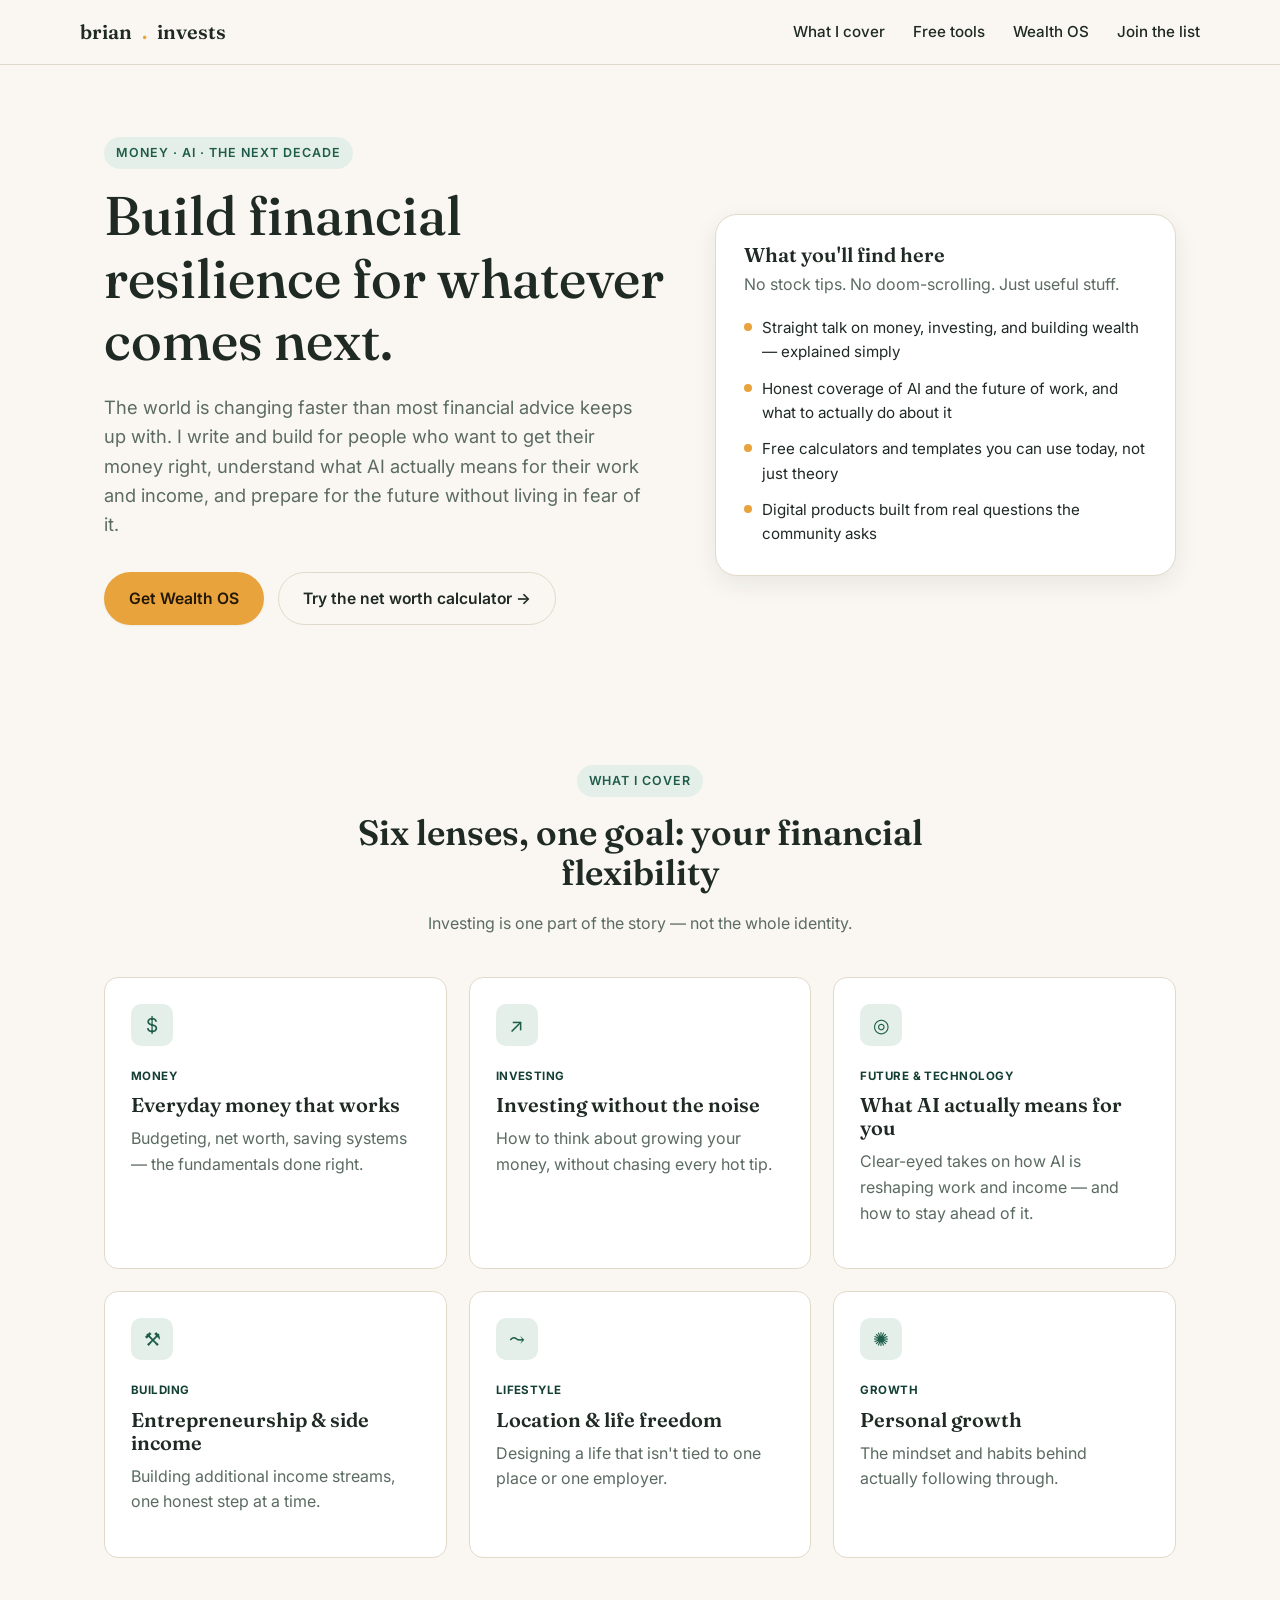
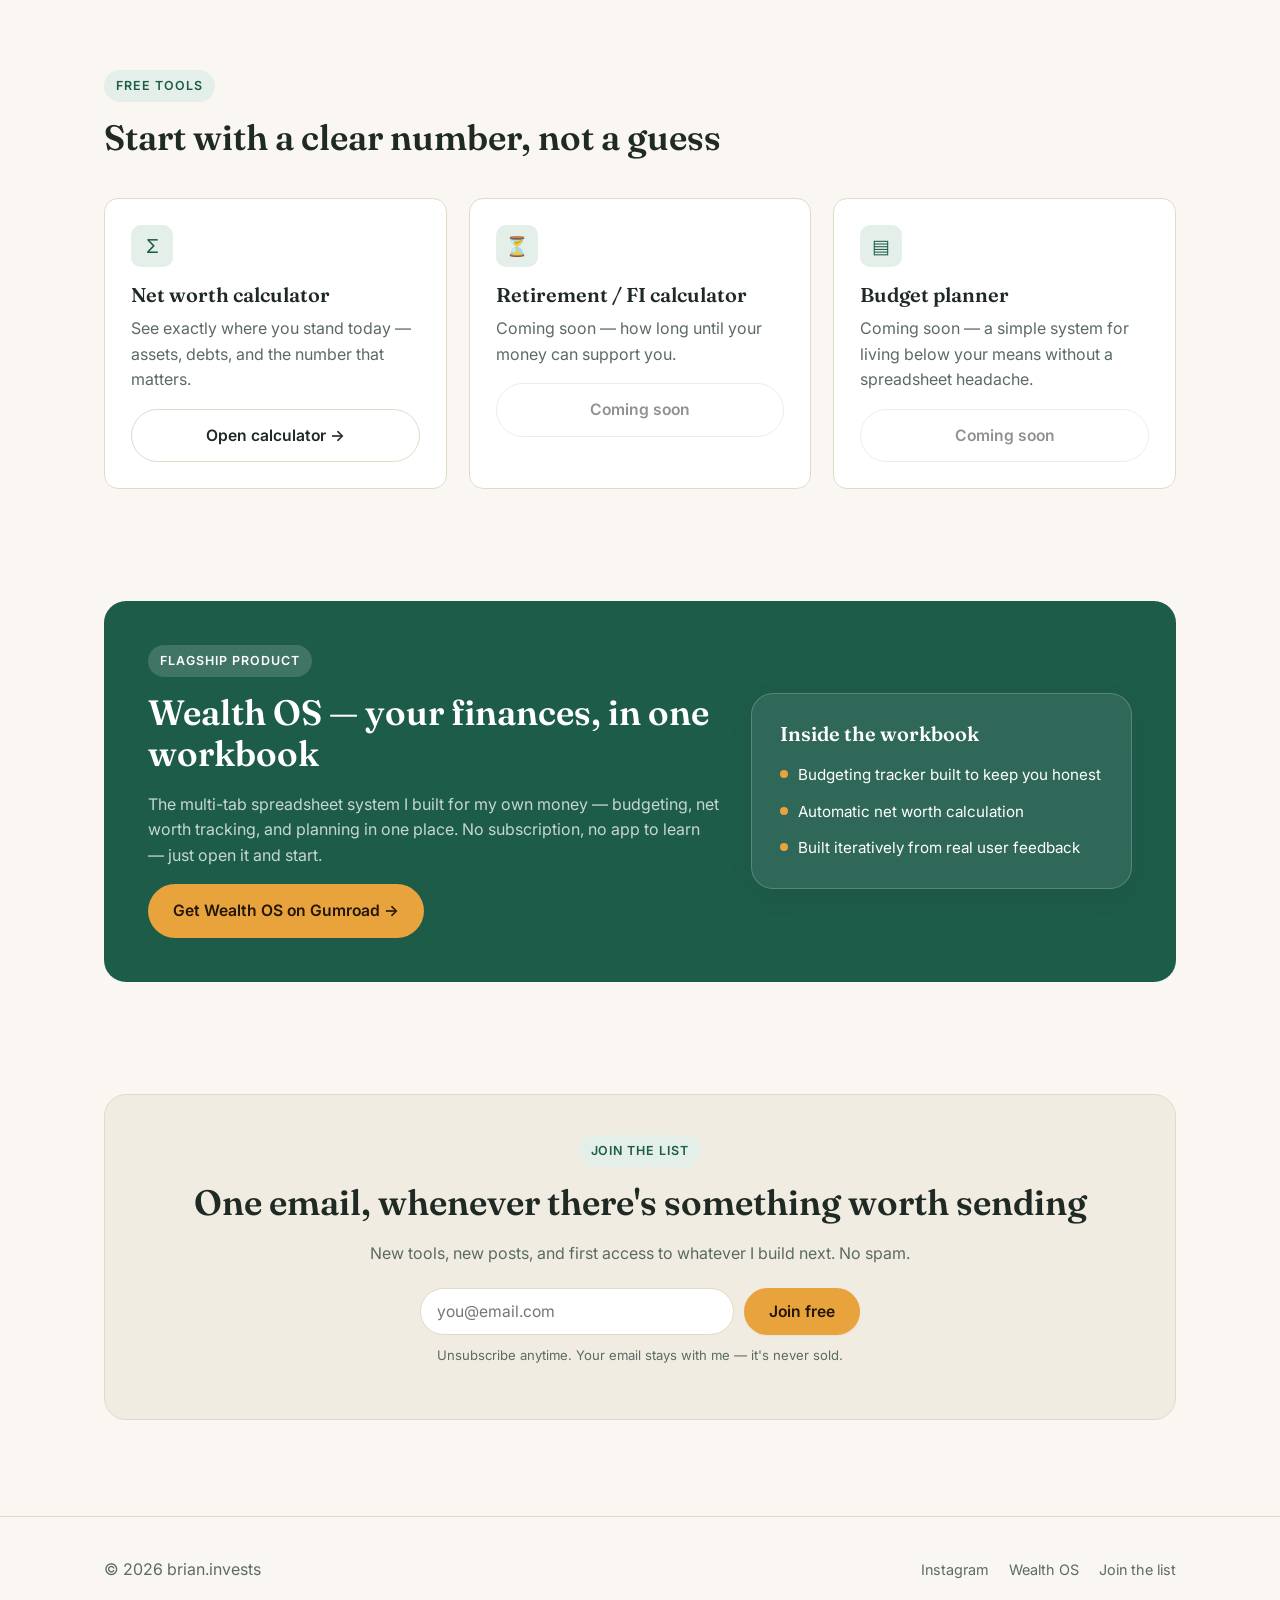
==== index.html @ b27ae264 "Initial site: landing page + net worth calculator Scaffolds the brian.invests website as a plain HTM" ====
<!doctype html>
<html lang="en">
<head>
  <meta charset="UTF-8" />
  <meta name="viewport" content="width=device-width, initial-scale=1.0" />
  <title>Brian.invests — Build financial resilience for what's next</title>
  <meta name="description" content="Practical money knowledge, honest takes on AI and the future of work, and simple tools to help you build financial resilience — without the fear-mongering or the stock-picking hype." />
  <link rel="preconnect" href="https://fonts.googleapis.com" />
  <link rel="preconnect" href="https://fonts.gstatic.com" crossorigin />
  <link href="https://fonts.googleapis.com/css2?family=Fraunces:wght@400;500;600&family=Inter:wght@400;500;600;700&display=swap" rel="stylesheet" />
  <link rel="stylesheet" href="assets/css/styles.css" />
</head>
<body>

  <header class="site-header">
    <div class="container nav">
      <a class="brand" href="index.html">brian<span class="dot">.</span>invests</a>
      <button class="nav-toggle" aria-label="Toggle menu" aria-expanded="false">☰</button>
      <ul class="nav-links">
        <li><a href="index.html#pillars">What I cover</a></li>
        <li><a href="index.html#tools">Free tools</a></li>
        <li><a href="index.html#wealth-os">Wealth OS</a></li>
        <li><a href="index.html#join">Join the list</a></li>
      </ul>
    </div>
  </header>

  <main>
    <!-- ============ HERO ============ -->
    <section class="hero">
      <div class="container hero-grid">
        <div>
          <span class="eyebrow">Money · AI · The next decade</span>
          <h1>Build financial resilience for whatever comes next.</h1>
          <p class="hero-lede">
            The world is changing faster than most financial advice keeps up with. I write and build
            for people who want to get their money right, understand what AI actually means for their
            work and income, and prepare for the future without living in fear of it.
          </p>
          <div class="hero-actions">
            <a class="btn btn-primary" href="index.html#wealth-os">Get Wealth OS</a>
            <a class="btn btn-secondary" href="tools/net-worth-calculator.html">Try the net worth calculator →</a>
          </div>
        </div>

        <div class="hero-card">
          <h3>What you'll find here</h3>
          <p class="muted">No stock tips. No doom-scrolling. Just useful stuff.</p>
          <ul>
            <li>Straight talk on money, investing, and building wealth — explained simply</li>
            <li>Honest coverage of AI and the future of work, and what to actually do about it</li>
            <li>Free calculators and templates you can use today, not just theory</li>
            <li>Digital products built from real questions the community asks</li>
          </ul>
        </div>
      </div>
    </section>

    <!-- ============ CONTENT PILLARS ============ -->
    <section id="pillars">
      <div class="container">
        <div class="section-head">
          <span class="eyebrow">What I cover</span>
          <h2>Six lenses, one goal: your financial flexibility</h2>
          <p class="muted">Investing is one part of the story — not the whole identity.</p>
        </div>

        <div class="grid-3">
          <article class="card">
            <div class="icon">$</div>
            <span class="pillar-tag">Money</span>
            <h3>Everyday money that works</h3>
            <p class="muted">Budgeting, net worth, saving systems — the fundamentals done right.</p>
          </article>
          <article class="card">
            <div class="icon">↗</div>
            <span class="pillar-tag">Investing</span>
            <h3>Investing without the noise</h3>
            <p class="muted">How to think about growing your money, without chasing every hot tip.</p>
          </article>
          <article class="card">
            <div class="icon">◎</div>
            <span class="pillar-tag">Future &amp; Technology</span>
            <h3>What AI actually means for you</h3>
            <p class="muted">Clear-eyed takes on how AI is reshaping work and income — and how to stay ahead of it.</p>
          </article>
          <article class="card">
            <div class="icon">⚒</div>
            <span class="pillar-tag">Building</span>
            <h3>Entrepreneurship &amp; side income</h3>
            <p class="muted">Building additional income streams, one honest step at a time.</p>
          </article>
          <article class="card">
            <div class="icon">⤳</div>
            <span class="pillar-tag">Lifestyle</span>
            <h3>Location &amp; life freedom</h3>
            <p class="muted">Designing a life that isn't tied to one place or one employer.</p>
          </article>
          <article class="card">
            <div class="icon">✺</div>
            <span class="pillar-tag">Growth</span>
            <h3>Personal growth</h3>
            <p class="muted">The mindset and habits behind actually following through.</p>
          </article>
        </div>
      </div>
    </section>

    <!-- ============ FREE TOOLS ============ -->
    <section id="tools">
      <div class="container">
        <div class="section-head left">
          <span class="eyebrow">Free tools</span>
          <h2>Start with a clear number, not a guess</h2>
        </div>

        <div class="grid-3">
          <article class="card">
            <div class="icon">Σ</div>
            <h3>Net worth calculator</h3>
            <p class="muted">See exactly where you stand today — assets, debts, and the number that matters.</p>
            <a class="btn btn-secondary btn-block" href="tools/net-worth-calculator.html">Open calculator →</a>
          </article>
          <article class="card">
            <div class="icon">⏳</div>
            <h3>Retirement / FI calculator</h3>
            <p class="muted">Coming soon — how long until your money can support you.</p>
            <a class="btn btn-secondary btn-block" href="#" aria-disabled="true" style="opacity:.5;pointer-events:none;">Coming soon</a>
          </article>
          <article class="card">
            <div class="icon">▤</div>
            <h3>Budget planner</h3>
            <p class="muted">Coming soon — a simple system for living below your means without a spreadsheet headache.</p>
            <a class="btn btn-secondary btn-block" href="#" aria-disabled="true" style="opacity:.5;pointer-events:none;">Coming soon</a>
          </article>
        </div>
      </div>
    </section>

    <!-- ============ WEALTH OS PROMO ============ -->
    <section id="wealth-os">
      <div class="container">
        <div class="band">
          <div class="band-grid">
            <div>
              <span class="eyebrow" style="background:rgba(255,255,255,0.15); color:#fff;">Flagship product</span>
              <h2>Wealth OS — your finances, in one workbook</h2>
              <p class="muted">
                The multi-tab spreadsheet system I built for my own money — budgeting, net worth
                tracking, and planning in one place. No subscription, no app to learn — just open it
                and start.
              </p>
              <a class="btn btn-primary" href="#" target="_blank" rel="noopener">Get Wealth OS on Gumroad →</a>
            </div>
            <div class="hero-card" style="background:rgba(255,255,255,0.08); border-color:rgba(255,255,255,0.2);">
              <h3 style="color:#fff;">Inside the workbook</h3>
              <ul style="color:#fff;">
                <li>Budgeting tracker built to keep you honest</li>
                <li>Automatic net worth calculation</li>
                <li>Built iteratively from real user feedback</li>
              </ul>
            </div>
          </div>
        </div>
      </div>
    </section>

    <!-- ============ EMAIL CAPTURE ============ -->
    <section id="join">
      <div class="container">
        <div class="capture">
          <span class="eyebrow">Join the list</span>
          <h2>One email, whenever there's something worth sending</h2>
          <p class="muted">New tools, new posts, and first access to whatever I build next. No spam.</p>
          <form class="capture-form" data-capture-form>
            <input type="email" placeholder="you@email.com" required aria-label="Email address" />
            <button class="btn btn-primary" type="submit">Join free</button>
          </form>
          <div class="form-success"></div>
          <p class="form-note">Unsubscribe anytime. Your email stays with me — it's never sold.</p>
        </div>
      </div>
    </section>
  </main>

  <footer class="site-footer">
    <div class="container footer-grid">
      <span class="muted">© <span id="year"></span> brian.invests</span>
      <ul class="footer-links">
        <li><a href="https://instagram.com/brian.invests" target="_blank" rel="noopener">Instagram</a></li>
        <li><a href="index.html#wealth-os">Wealth OS</a></li>
        <li><a href="index.html#join">Join the list</a></li>
      </ul>
    </div>
  </footer>

  <script>document.getElementById("year").textContent = new Date().getFullYear();</script>
  <script src="assets/js/main.js" defer></script>
</body>
</html>
---- assets/css/styles.css ----
/* ==========================================================================
   Brian.invests — shared styles
   Design tokens live in :root. Swap these to re-skin the whole site.
   ========================================================================== */

:root {
  /* Brand palette — warm, practical, optimistic */
  --bg: #faf7f2;
  --bg-alt: #f1ece1;
  --surface: #ffffff;
  --text: #1f2a24;
  --text-muted: #5b6b62;
  --primary: #1e5c4a;
  --primary-dark: #143f33;
  --primary-tint: #e5efe9;
  --accent: #e8a33d;
  --accent-dark: #c97f1e;
  --border: #e2dac9;
  --danger: #b3462c;

  --font-display: "Fraunces", Georgia, "Times New Roman", serif;
  --font-body: "Inter", -apple-system, BlinkMacSystemFont, "Segoe UI", sans-serif;

  --radius-sm: 8px;
  --radius-md: 14px;
  --radius-lg: 22px;
  --shadow-sm: 0 1px 2px rgba(31, 42, 36, 0.06);
  --shadow-md: 0 8px 24px rgba(31, 42, 36, 0.08);
  --container: 1120px;
}

@media (prefers-color-scheme: dark) {
  :root {
    --bg: #14201a;
    --bg-alt: #182720;
    --surface: #1c2b23;
    --text: #eef2ee;
    --text-muted: #a7b6ac;
    --primary: #4fa787;
    --primary-dark: #6fc2a1;
    --primary-tint: #1f3129;
    --accent: #f0b25c;
    --accent-dark: #f6c987;
    --border: #2b3d33;
  }
}

* { box-sizing: border-box; }
html { scroll-behavior: smooth; }

body {
  margin: 0;
  background: var(--bg);
  color: var(--text);
  font-family: var(--font-body);
  font-size: 16px;
  line-height: 1.6;
  -webkit-font-smoothing: antialiased;
}

img { max-width: 100%; display: block; }

h1, h2, h3, h4 {
  font-family: var(--font-display);
  font-weight: 600;
  line-height: 1.15;
  margin: 0 0 0.5em;
  color: var(--text);
}

h1 { font-size: clamp(2.1rem, 4vw + 1rem, 3.4rem); font-weight: 500; }
h2 { font-size: clamp(1.6rem, 2vw + 1rem, 2.2rem); }
h3 { font-size: 1.25rem; }

p { margin: 0 0 1em; }
a { color: var(--primary-dark); }

.container {
  width: 100%;
  max-width: var(--container);
  margin: 0 auto;
  padding: 0 24px;
}

.muted { color: var(--text-muted); }
.eyebrow {
  display: inline-block;
  font-size: 0.78rem;
  letter-spacing: 0.08em;
  text-transform: uppercase;
  font-weight: 600;
  color: var(--primary);
  background: var(--primary-tint);
  padding: 6px 12px;
  border-radius: 999px;
  margin-bottom: 16px;
}

/* ---------- Buttons ---------- */
.btn {
  display: inline-flex;
  align-items: center;
  justify-content: center;
  gap: 8px;
  padding: 13px 24px;
  border-radius: 999px;
  font-family: var(--font-body);
  font-weight: 600;
  font-size: 0.98rem;
  text-decoration: none;
  border: 1px solid transparent;
  cursor: pointer;
  transition: transform 0.15s ease, box-shadow 0.15s ease, background 0.15s ease;
}
.btn:active { transform: translateY(1px); }

.btn-primary {
  background: var(--accent);
  color: #221604;
  box-shadow: var(--shadow-sm);
}
.btn-primary:hover { background: var(--accent-dark); }

.btn-secondary {
  background: transparent;
  border-color: var(--border);
  color: var(--text);
}
.btn-secondary:hover { border-color: var(--primary); color: var(--primary-dark); }

.btn-block { width: 100%; }

/* ---------- Header / nav ---------- */
.site-header {
  position: sticky;
  top: 0;
  z-index: 50;
  background: color-mix(in srgb, var(--bg) 88%, transparent);
  backdrop-filter: blur(8px);
  border-bottom: 1px solid var(--border);
}

.nav {
  display: flex;
  align-items: center;
  justify-content: space-between;
  padding: 16px 0;
}

.brand {
  display: flex;
  align-items: center;
  gap: 10px;
  font-family: var(--font-display);
  font-size: 1.25rem;
  font-weight: 600;
  color: var(--text);
  text-decoration: none;
}
.brand .dot { color: var(--accent); }

.nav-links {
  display: flex;
  align-items: center;
  gap: 28px;
  list-style: none;
  margin: 0;
  padding: 0;
}
.nav-links a {
  color: var(--text);
  text-decoration: none;
  font-weight: 500;
  font-size: 0.95rem;
}
.nav-links a:hover { color: var(--primary-dark); }

.nav-toggle {
  display: none;
  background: none;
  border: 1px solid var(--border);
  border-radius: 8px;
  padding: 8px 10px;
  cursor: pointer;
}

@media (max-width: 720px) {
  .nav-toggle { display: inline-flex; }
  .nav-links {
    position: absolute;
    top: 100%;
    left: 0;
    right: 0;
    background: var(--surface);
    border-bottom: 1px solid var(--border);
    flex-direction: column;
    align-items: flex-start;
    gap: 0;
    padding: 8px 24px 16px;
    display: none;
  }
  .nav-links.open { display: flex; }
  .nav-links li { width: 100%; padding: 10px 0; border-bottom: 1px solid var(--border); }
  .nav-links li:last-child { border-bottom: none; }
}

/* ---------- Hero ---------- */
.hero {
  padding: 72px 0 56px;
}
.hero-grid {
  display: grid;
  grid-template-columns: 1.1fr 0.9fr;
  gap: 48px;
  align-items: center;
}
@media (max-width: 860px) {
  .hero-grid { grid-template-columns: 1fr; }
}
.hero h1 { margin-bottom: 20px; }
.hero-lede { font-size: 1.15rem; color: var(--text-muted); max-width: 46ch; margin-bottom: 32px; }
.hero-actions { display: flex; flex-wrap: wrap; gap: 14px; margin-bottom: 28px; }
.hero-meta { display: flex; gap: 22px; flex-wrap: wrap; font-size: 0.9rem; color: var(--text-muted); }
.hero-meta strong { color: var(--text); }

.hero-card {
  background: var(--surface);
  border: 1px solid var(--border);
  border-radius: var(--radius-lg);
  padding: 28px;
  box-shadow: var(--shadow-md);
}
.hero-card h3 { margin-bottom: 6px; }
.hero-card ul { margin: 18px 0 0; padding: 0; list-style: none; display: grid; gap: 12px; }
.hero-card li { display: flex; gap: 10px; align-items: flex-start; font-size: 0.95rem; }
.hero-card li::before {
  content: "";
  flex: none;
  width: 8px; height: 8px;
  margin-top: 7px;
  border-radius: 50%;
  background: var(--accent);
}

/* ---------- Sections ---------- */
section { padding: 56px 0; }
.section-head { max-width: 640px; margin: 0 auto 40px; text-align: center; }
.section-head.left { margin-left: 0; text-align: left; }

.grid-3 { display: grid; grid-template-columns: repeat(3, 1fr); gap: 22px; }
.grid-2 { display: grid; grid-template-columns: repeat(2, 1fr); gap: 22px; }
@media (max-width: 860px) {
  .grid-3, .grid-2 { grid-template-columns: 1fr; }
}

.card {
  background: var(--surface);
  border: 1px solid var(--border);
  border-radius: var(--radius-md);
  padding: 26px;
  height: 100%;
}
.card .icon {
  width: 42px; height: 42px;
  border-radius: 10px;
  background: var(--primary-tint);
  color: var(--primary);
  display: flex; align-items: center; justify-content: center;
  font-size: 1.2rem;
  margin-bottom: 16px;
}

.pillar-tag {
  display: inline-block;
  font-size: 0.72rem;
  font-weight: 700;
  letter-spacing: 0.04em;
  text-transform: uppercase;
  color: var(--primary-dark);
  margin-bottom: 8px;
}

/* ---------- Product / tool promo band ---------- */
.band {
  background: var(--primary);
  color: #fff;
  border-radius: var(--radius-lg);
  padding: 44px;
}
.band h2, .band p { color: #fff; }
.band .muted { color: rgba(255,255,255,0.75); }
.band-grid {
  display: grid;
  grid-template-columns: 1.2fr 0.8fr;
  gap: 32px;
  align-items: center;
}
@media (max-width: 860px) { .band-grid { grid-template-columns: 1fr; } }
.band .btn-primary { background: var(--accent); color: #221604; }

/* ---------- Email capture ---------- */
.capture {
  background: var(--bg-alt);
  border: 1px solid var(--border);
  border-radius: var(--radius-lg);
  padding: 40px;
  text-align: center;
}
.capture-form {
  display: flex;
  gap: 10px;
  max-width: 440px;
  margin: 22px auto 10px;
  flex-wrap: wrap;
}
.capture-form input[type="email"] {
  flex: 1;
  min-width: 220px;
  padding: 13px 16px;
  border-radius: 999px;
  border: 1px solid var(--border);
  background: var(--surface);
  color: var(--text);
  font-family: var(--font-body);
  font-size: 0.98rem;
}
.capture-form input[type="email"]:focus { outline: 2px solid var(--primary); outline-offset: 2px; }
.form-note { font-size: 0.82rem; color: var(--text-muted); }
.form-success {
  display: none;
  background: var(--primary-tint);
  color: var(--primary-dark);
  border-radius: var(--radius-sm);
  padding: 12px 16px;
  font-size: 0.9rem;
  max-width: 440px;
  margin: 16px auto 0;
}
.form-success.show { display: block; }

/* ---------- Footer ---------- */
.site-footer {
  border-top: 1px solid var(--border);
  padding: 40px 0;
  margin-top: 40px;
}
.footer-grid {
  display: flex;
  justify-content: space-between;
  align-items: center;
  flex-wrap: wrap;
  gap: 16px;
}
.footer-links { display: flex; gap: 20px; list-style: none; padding: 0; margin: 0; }
.footer-links a { color: var(--text-muted); text-decoration: none; font-size: 0.9rem; }
.footer-links a:hover { color: var(--primary-dark); }

/* ---------- Tool pages (calculators) ---------- */
.tool-page { padding-top: 40px; }
.tool-layout {
  display: grid;
  grid-template-columns: 1fr 1fr;
  gap: 40px;
  align-items: start;
}
@media (max-width: 860px) { .tool-layout { grid-template-columns: 1fr; } }

.field-group { margin-bottom: 18px; }
.field-group label {
  display: flex;
  justify-content: space-between;
  font-size: 0.9rem;
  font-weight: 600;
  margin-bottom: 6px;
}
.field-group input[type="number"] {
  width: 100%;
  padding: 12px 14px;
  border-radius: var(--radius-sm);
  border: 1px solid var(--border);
  background: var(--surface);
  color: var(--text);
  font-family: var(--font-body);
  font-size: 1rem;
}
.field-group input:focus { outline: 2px solid var(--primary); outline-offset: 1px; }
.field-hint { font-size: 0.8rem; color: var(--text-muted); margin-top: 4px; }

.fieldset-title {
  font-size: 0.78rem;
  font-weight: 700;
  letter-spacing: 0.06em;
  text-transform: uppercase;
  color: var(--text-muted);
  margin: 26px 0 12px;
}
.fieldset-title:first-child { margin-top: 0; }

.result-card {
  background: var(--primary);
  color: #fff;
  border-radius: var(--radius-lg);
  padding: 32px;
  position: sticky;
  top: 96px;
}
.result-card .label { font-size: 0.85rem; text-transform: uppercase; letter-spacing: 0.06em; color: rgba(255,255,255,0.75); }
.result-card .value { font-family: var(--font-display); font-size: 2.6rem; margin: 6px 0 18px; }
.result-card .breakdown { display: grid; gap: 10px; margin-top: 20px; padding-top: 20px; border-top: 1px solid rgba(255,255,255,0.2); }
.result-card .breakdown-row { display: flex; justify-content: space-between; font-size: 0.92rem; }
.result-card .breakdown-row span:first-child { color: rgba(255,255,255,0.8); }

.result-note {
  margin-top: 18px;
  font-size: 0.85rem;
  background: rgba(255,255,255,0.12);
  border-radius: var(--radius-sm);
  padding: 12px 14px;
}

.back-link { display: inline-flex; align-items: center; gap: 6px; font-size: 0.9rem; margin-bottom: 20px; text-decoration: none; color: var(--text-muted); }
.back-link:hover { color: var(--primary-dark); }
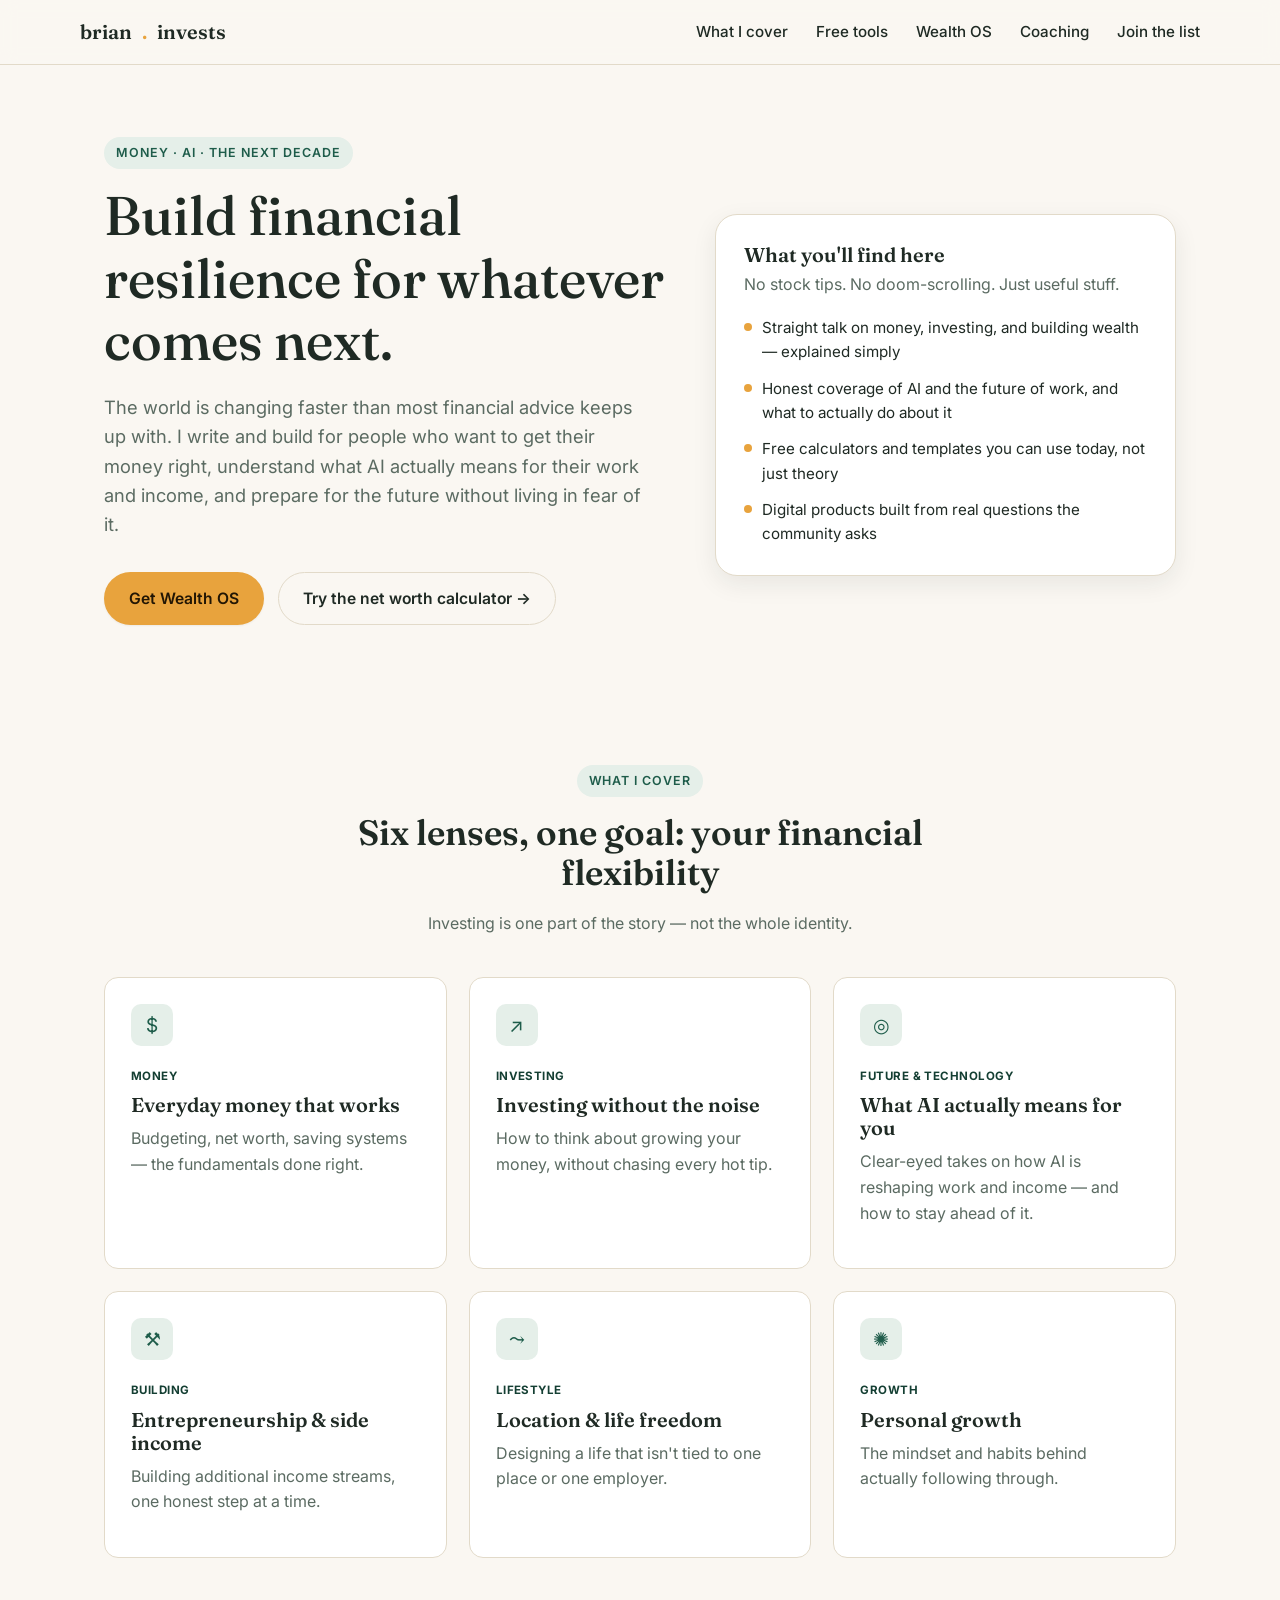
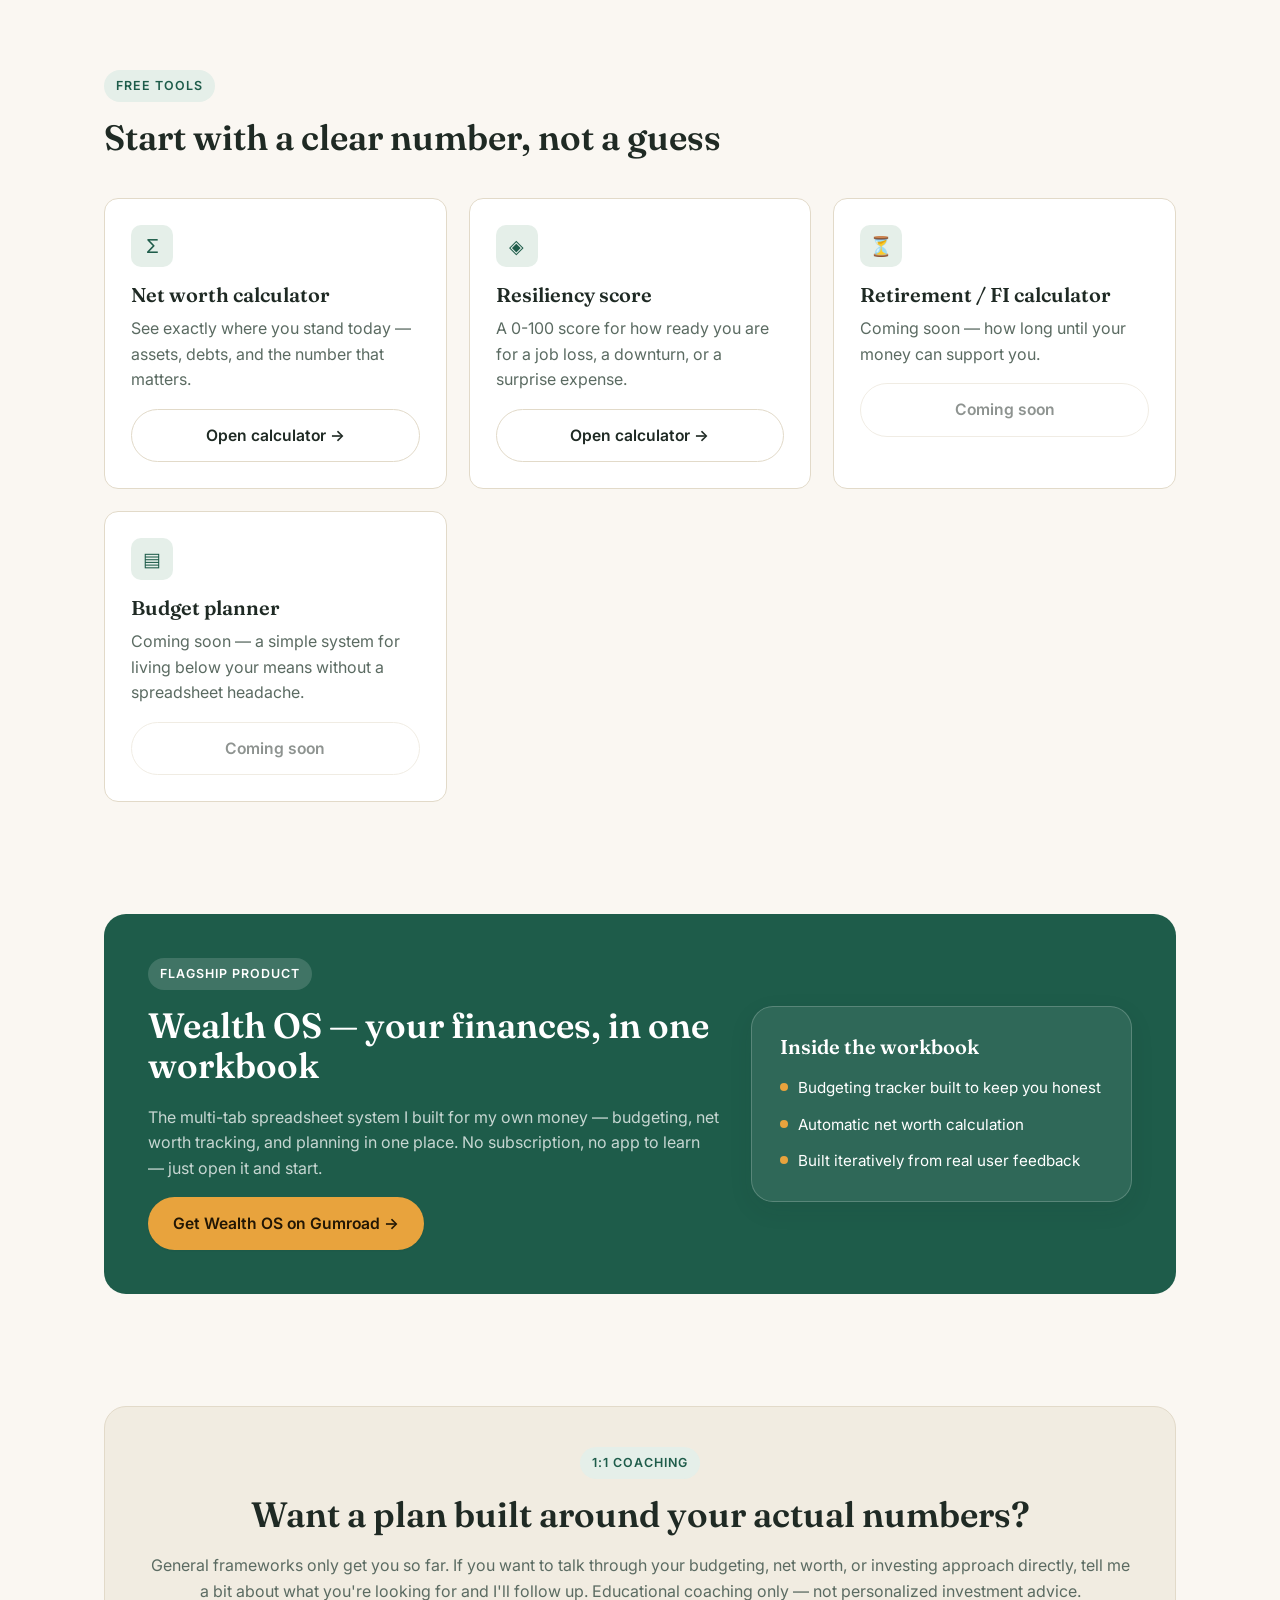
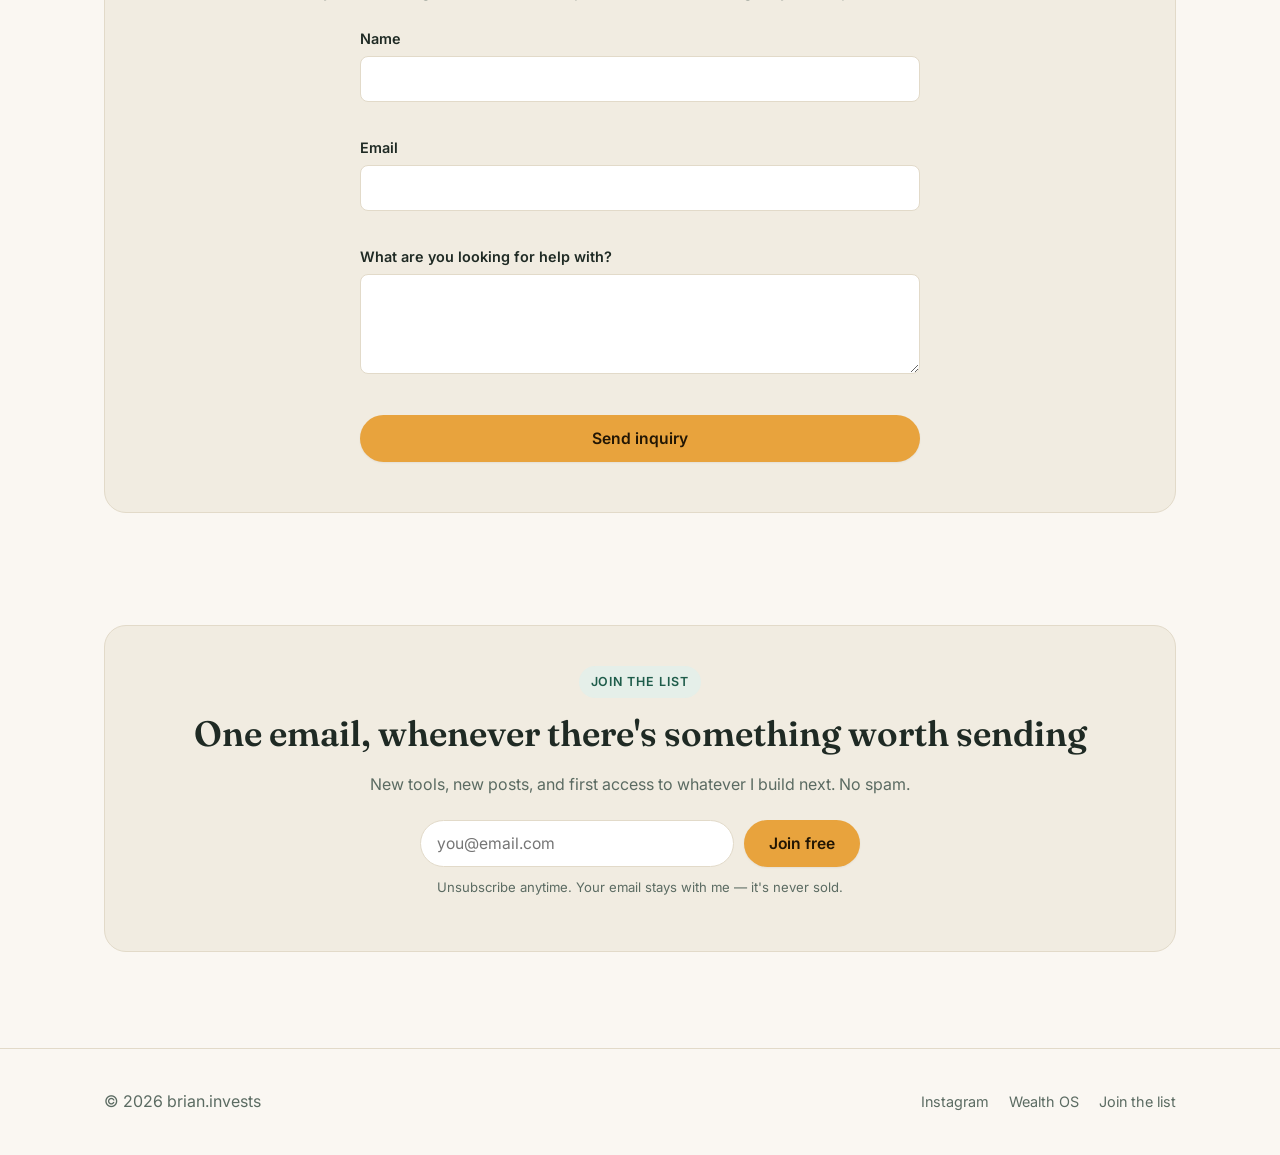
==== commit e943646a: "Add resiliency score calculator and coaching inquiry section New free tool scores emergency fund, ne" ====
--- a/index.html
+++ b/index.html
@@ -20,6 +20,7 @@
         <li><a href="index.html#pillars">What I cover</a></li>
         <li><a href="index.html#tools">Free tools</a></li>
         <li><a href="index.html#wealth-os">Wealth OS</a></li>
+        <li><a href="index.html#coaching">Coaching</a></li>
         <li><a href="index.html#join">Join the list</a></li>
       </ul>
     </div>
@@ -122,6 +123,12 @@
             <a class="btn btn-secondary btn-block" href="tools/net-worth-calculator.html">Open calculator →</a>
           </article>
           <article class="card">
+            <div class="icon">◈</div>
+            <h3>Resiliency score</h3>
+            <p class="muted">A 0-100 score for how ready you are for a job loss, a downturn, or a surprise expense.</p>
+            <a class="btn btn-secondary btn-block" href="tools/resiliency-score-calculator.html">Open calculator →</a>
+          </article>
+          <article class="card">
             <div class="icon">⏳</div>
             <h3>Retirement / FI calculator</h3>
             <p class="muted">Coming soon — how long until your money can support you.</p>
@@ -150,7 +157,7 @@
                 tracking, and planning in one place. No subscription, no app to learn — just open it
                 and start.
               </p>
-              <a class="btn btn-primary" href="#" target="_blank" rel="noopener">Get Wealth OS on Gumroad →</a>
+              <a class="btn btn-primary" href="https://brianinvests.gumroad.com/l/qqescp" target="_blank" rel="noopener">Get Wealth OS on Gumroad →</a>
             </div>
             <div class="hero-card" style="background:rgba(255,255,255,0.08); border-color:rgba(255,255,255,0.2);">
               <h3 style="color:#fff;">Inside the workbook</h3>
@@ -165,6 +172,39 @@
       </div>
     </section>
 
+    <!-- ============ COACHING / CONSULTING ============ -->
+    <section id="coaching">
+      <div class="container">
+        <div class="capture">
+          <span class="eyebrow">1:1 coaching</span>
+          <h2>Want a plan built around your actual numbers?</h2>
+          <p class="muted">
+            General frameworks only get you so far. If you want to talk through your budgeting, net
+            worth, or investing approach directly, tell me a bit about what you're looking for and
+            I'll follow up. Educational coaching only — not personalized investment advice.
+          </p>
+          <form class="inquiry-form" data-capture-form data-success-message="Got it — I'll follow up by email soon.">
+            <input type="hidden" name="_subject" value="New coaching inquiry — brian.invests" />
+            <input type="hidden" name="form_type" value="coaching_inquiry" />
+            <div class="field-group">
+              <label for="coaching-name">Name</label>
+              <input type="text" id="coaching-name" name="name" required />
+            </div>
+            <div class="field-group">
+              <label for="coaching-email">Email</label>
+              <input type="email" id="coaching-email" name="email" required aria-label="Email address" />
+            </div>
+            <div class="field-group">
+              <label for="coaching-message">What are you looking for help with?</label>
+              <textarea id="coaching-message" name="message" required></textarea>
+            </div>
+            <button class="btn btn-primary btn-block" type="submit">Send inquiry</button>
+          </form>
+          <div class="form-success"></div>
+        </div>
+      </div>
+    </section>
+
     <!-- ============ EMAIL CAPTURE ============ -->
     <section id="join">
       <div class="container">
@@ -173,7 +213,7 @@
           <h2>One email, whenever there's something worth sending</h2>
           <p class="muted">New tools, new posts, and first access to whatever I build next. No spam.</p>
           <form class="capture-form" data-capture-form>
-            <input type="email" placeholder="you@email.com" required aria-label="Email address" />
+            <input type="email" name="email" placeholder="you@email.com" required aria-label="Email address" />
             <button class="btn btn-primary" type="submit">Join free</button>
           </form>
           <div class="form-success"></div>
--- a/assets/css/styles.css
+++ b/assets/css/styles.css
@@ -373,7 +373,11 @@
   font-weight: 600;
   margin-bottom: 6px;
 }
-.field-group input[type="number"] {
+.field-group input[type="number"],
+.field-group input[type="text"],
+.field-group input[type="email"],
+.field-group select,
+.field-group textarea {
   width: 100%;
   padding: 12px 14px;
   border-radius: var(--radius-sm);
@@ -383,8 +387,27 @@
   font-family: var(--font-body);
   font-size: 1rem;
 }
-.field-group input:focus { outline: 2px solid var(--primary); outline-offset: 1px; }
+.field-group textarea { resize: vertical; min-height: 100px; }
+.field-group input:focus,
+.field-group select:focus,
+.field-group textarea:focus { outline: 2px solid var(--primary); outline-offset: 1px; }
 .field-hint { font-size: 0.8rem; color: var(--text-muted); margin-top: 4px; }
+
+/* ---------- Score result (resiliency calculator) ---------- */
+.score-badge {
+  display: inline-block;
+  font-size: 0.8rem;
+  font-weight: 700;
+  letter-spacing: 0.04em;
+  text-transform: uppercase;
+  padding: 5px 14px;
+  border-radius: 999px;
+  background: rgba(255,255,255,0.16);
+  margin-bottom: 4px;
+}
+
+/* ---------- Inquiry form (coaching) ---------- */
+.inquiry-form { max-width: 560px; margin: 22px auto 10px; text-align: left; display: grid; gap: 16px; }
 
 .fieldset-title {
   font-size: 0.78rem;
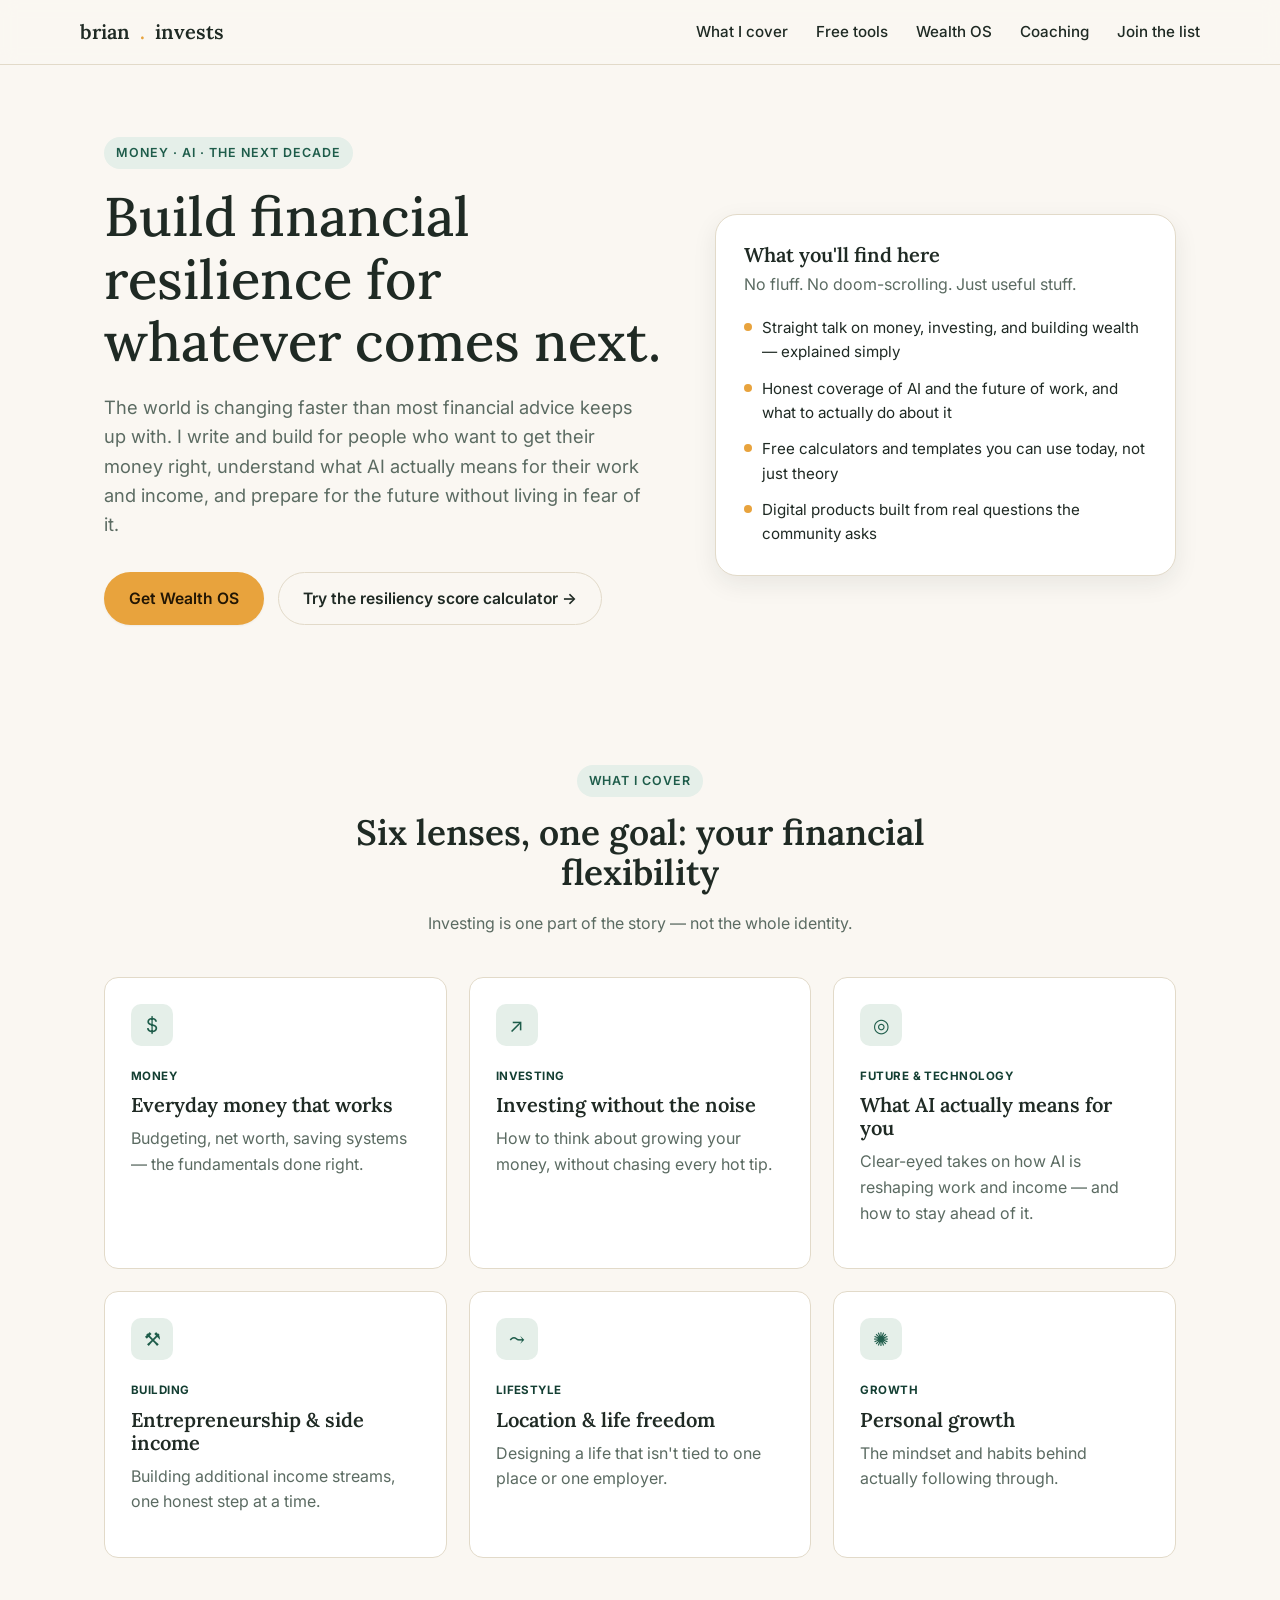
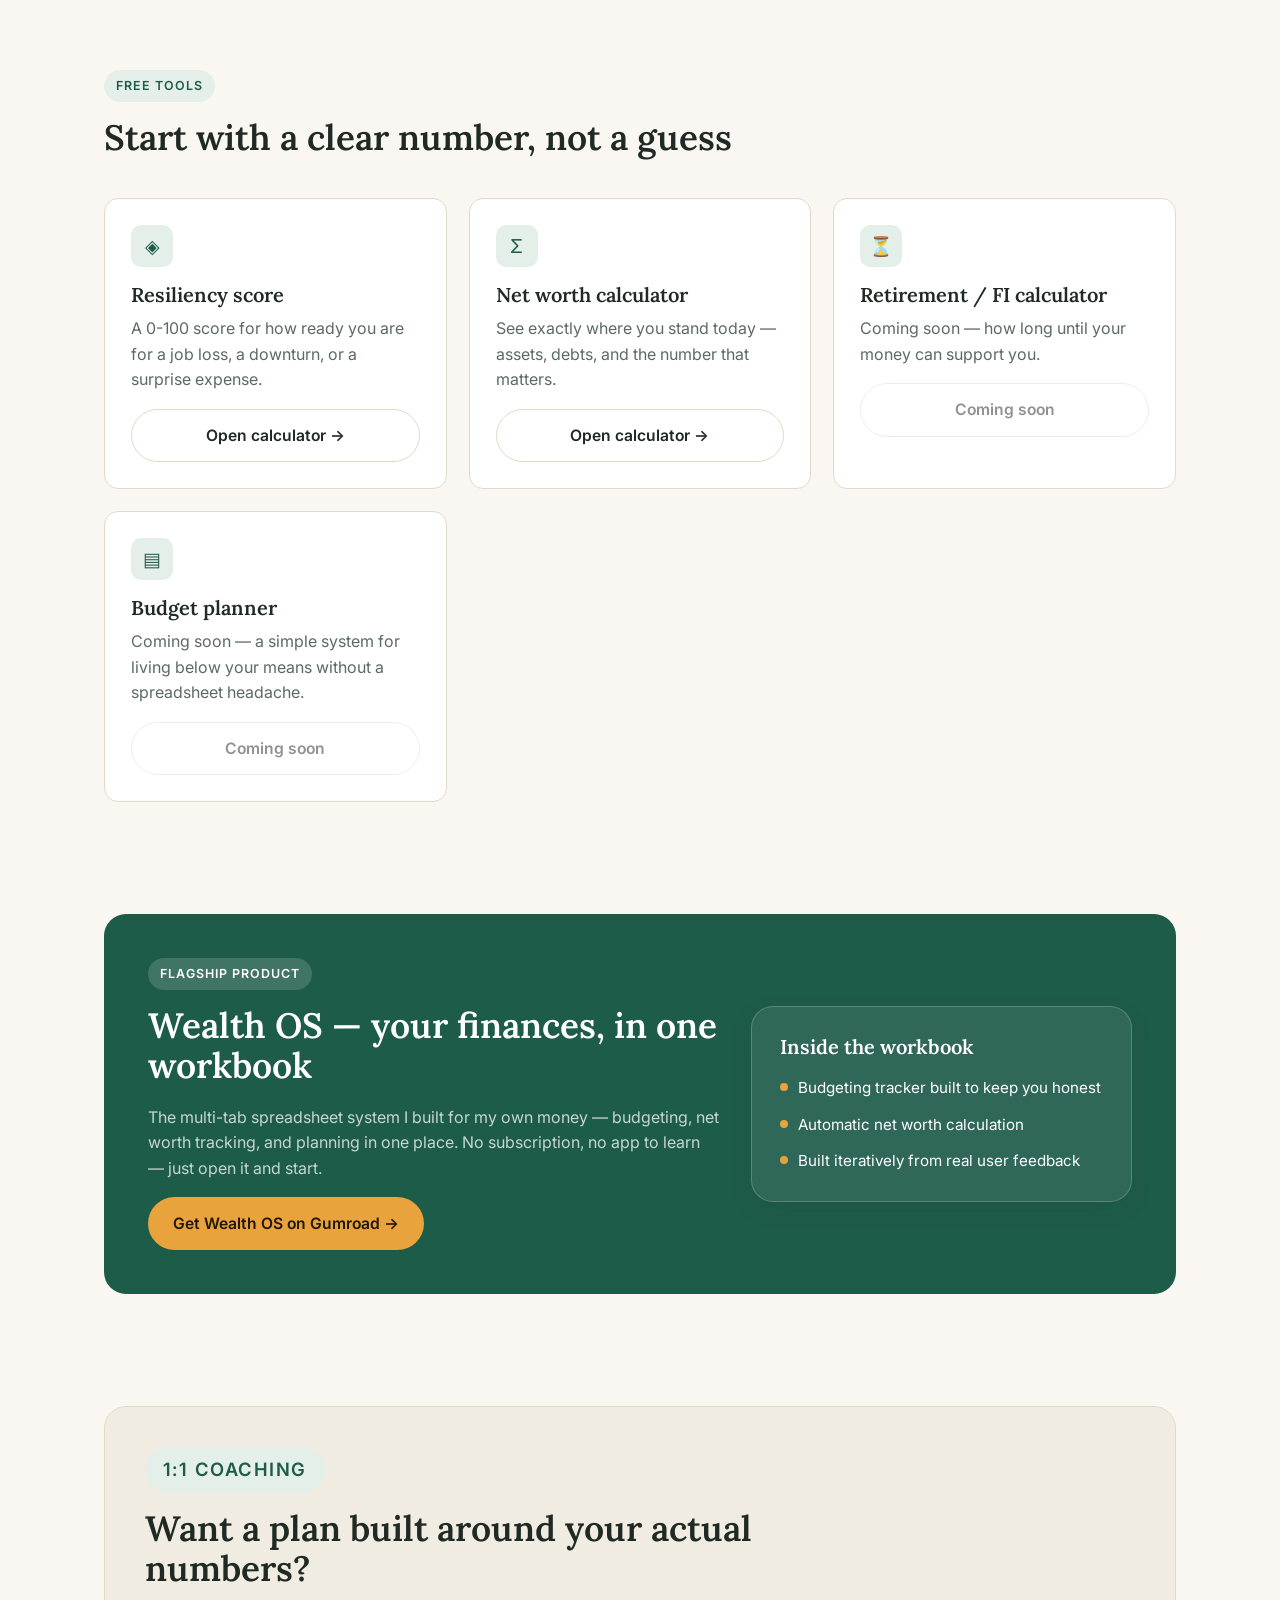
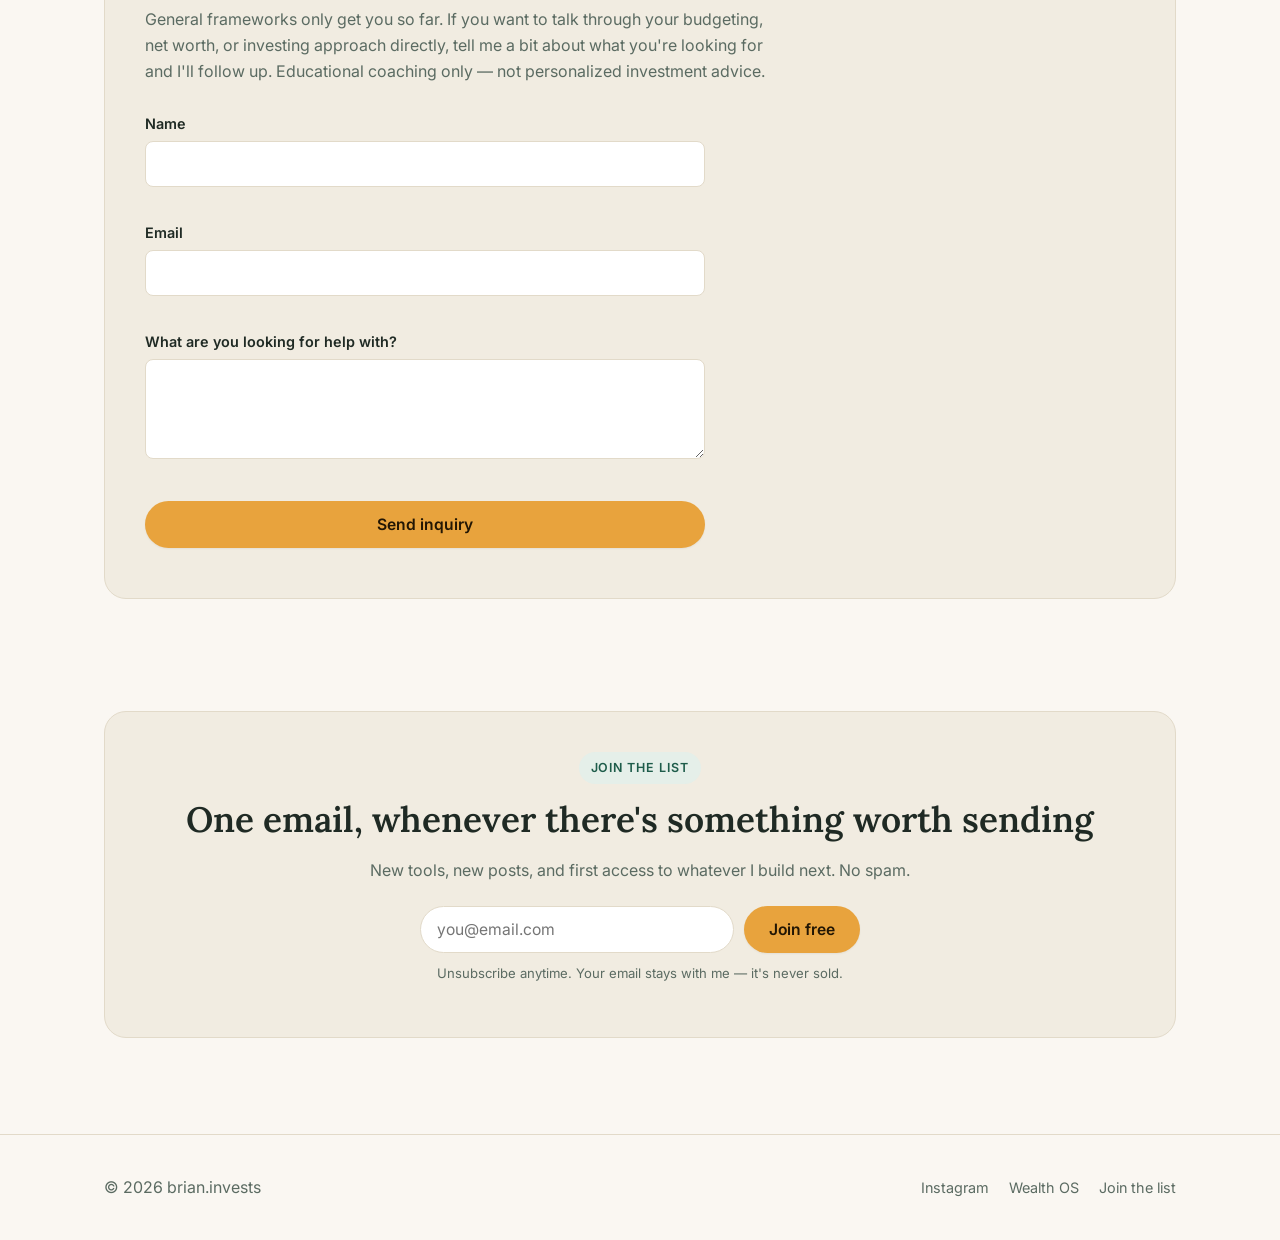
==== commit 1f9912c4: "Polish landing page: font, copy, featured tool, coaching layout - Swap Fraunces for Lora across all " ====
--- a/index.html
+++ b/index.html
@@ -7,7 +7,7 @@
   <meta name="description" content="Practical money knowledge, honest takes on AI and the future of work, and simple tools to help you build financial resilience — without the fear-mongering or the stock-picking hype." />
   <link rel="preconnect" href="https://fonts.googleapis.com" />
   <link rel="preconnect" href="https://fonts.gstatic.com" crossorigin />
-  <link href="https://fonts.googleapis.com/css2?family=Fraunces:wght@400;500;600&family=Inter:wght@400;500;600;700&display=swap" rel="stylesheet" />
+  <link href="https://fonts.googleapis.com/css2?family=Lora:wght@400;500;600;700&family=Inter:wght@400;500;600;700&display=swap" rel="stylesheet" />
   <link rel="stylesheet" href="assets/css/styles.css" />
 </head>
 <body>
@@ -40,13 +40,13 @@
           </p>
           <div class="hero-actions">
             <a class="btn btn-primary" href="index.html#wealth-os">Get Wealth OS</a>
-            <a class="btn btn-secondary" href="tools/net-worth-calculator.html">Try the net worth calculator →</a>
+            <a class="btn btn-secondary" href="tools/resiliency-score-calculator.html">Try the resiliency score calculator →</a>
           </div>
         </div>
 
         <div class="hero-card">
           <h3>What you'll find here</h3>
-          <p class="muted">No stock tips. No doom-scrolling. Just useful stuff.</p>
+          <p class="muted">No fluff. No doom-scrolling. Just useful stuff.</p>
           <ul>
             <li>Straight talk on money, investing, and building wealth — explained simply</li>
             <li>Honest coverage of AI and the future of work, and what to actually do about it</li>
@@ -117,16 +117,16 @@
 
         <div class="grid-3">
           <article class="card">
+            <div class="icon">◈</div>
+            <h3>Resiliency score</h3>
+            <p class="muted">A 0-100 score for how ready you are for a job loss, a downturn, or a surprise expense.</p>
+            <a class="btn btn-secondary btn-block" href="tools/resiliency-score-calculator.html">Open calculator →</a>
+          </article>
+          <article class="card">
             <div class="icon">Σ</div>
             <h3>Net worth calculator</h3>
             <p class="muted">See exactly where you stand today — assets, debts, and the number that matters.</p>
             <a class="btn btn-secondary btn-block" href="tools/net-worth-calculator.html">Open calculator →</a>
-          </article>
-          <article class="card">
-            <div class="icon">◈</div>
-            <h3>Resiliency score</h3>
-            <p class="muted">A 0-100 score for how ready you are for a job loss, a downturn, or a surprise expense.</p>
-            <a class="btn btn-secondary btn-block" href="tools/resiliency-score-calculator.html">Open calculator →</a>
           </article>
           <article class="card">
             <div class="icon">⏳</div>
@@ -175,14 +175,16 @@
     <!-- ============ COACHING / CONSULTING ============ -->
     <section id="coaching">
       <div class="container">
-        <div class="capture">
-          <span class="eyebrow">1:1 coaching</span>
-          <h2>Want a plan built around your actual numbers?</h2>
-          <p class="muted">
-            General frameworks only get you so far. If you want to talk through your budgeting, net
-            worth, or investing approach directly, tell me a bit about what you're looking for and
-            I'll follow up. Educational coaching only — not personalized investment advice.
-          </p>
+        <div class="consult">
+          <div class="section-head left">
+            <span class="eyebrow eyebrow-lg">1:1 coaching</span>
+            <h2>Want a plan built around your actual numbers?</h2>
+            <p class="muted">
+              General frameworks only get you so far. If you want to talk through your budgeting, net
+              worth, or investing approach directly, tell me a bit about what you're looking for and
+              I'll follow up. Educational coaching only — not personalized investment advice.
+            </p>
+          </div>
           <form class="inquiry-form" data-capture-form data-success-message="Got it — I'll follow up by email soon.">
             <input type="hidden" name="_subject" value="New coaching inquiry — brian.invests" />
             <input type="hidden" name="form_type" value="coaching_inquiry" />
--- a/assets/css/styles.css
+++ b/assets/css/styles.css
@@ -18,7 +18,7 @@
   --border: #e2dac9;
   --danger: #b3462c;
 
-  --font-display: "Fraunces", Georgia, "Times New Roman", serif;
+  --font-display: "Lora", Georgia, "Times New Roman", serif;
   --font-body: "Inter", -apple-system, BlinkMacSystemFont, "Segoe UI", sans-serif;
 
   --radius-sm: 8px;
@@ -406,8 +406,19 @@
   margin-bottom: 4px;
 }
 
+/* ---------- Coaching / consult panel ---------- */
+.consult {
+  background: var(--bg-alt);
+  border: 1px solid var(--border);
+  border-radius: var(--radius-lg);
+  padding: 40px;
+}
+.consult .section-head { margin-bottom: 28px; }
+.eyebrow-lg { font-size: 1.15rem; padding: 8px 18px; }
+
 /* ---------- Inquiry form (coaching) ---------- */
-.inquiry-form { max-width: 560px; margin: 22px auto 10px; text-align: left; display: grid; gap: 16px; }
+.inquiry-form { max-width: 560px; margin: 0 0 10px; text-align: left; display: grid; gap: 16px; }
+.consult .form-success { margin: 0; max-width: 560px; }
 
 .fieldset-title {
   font-size: 0.78rem;
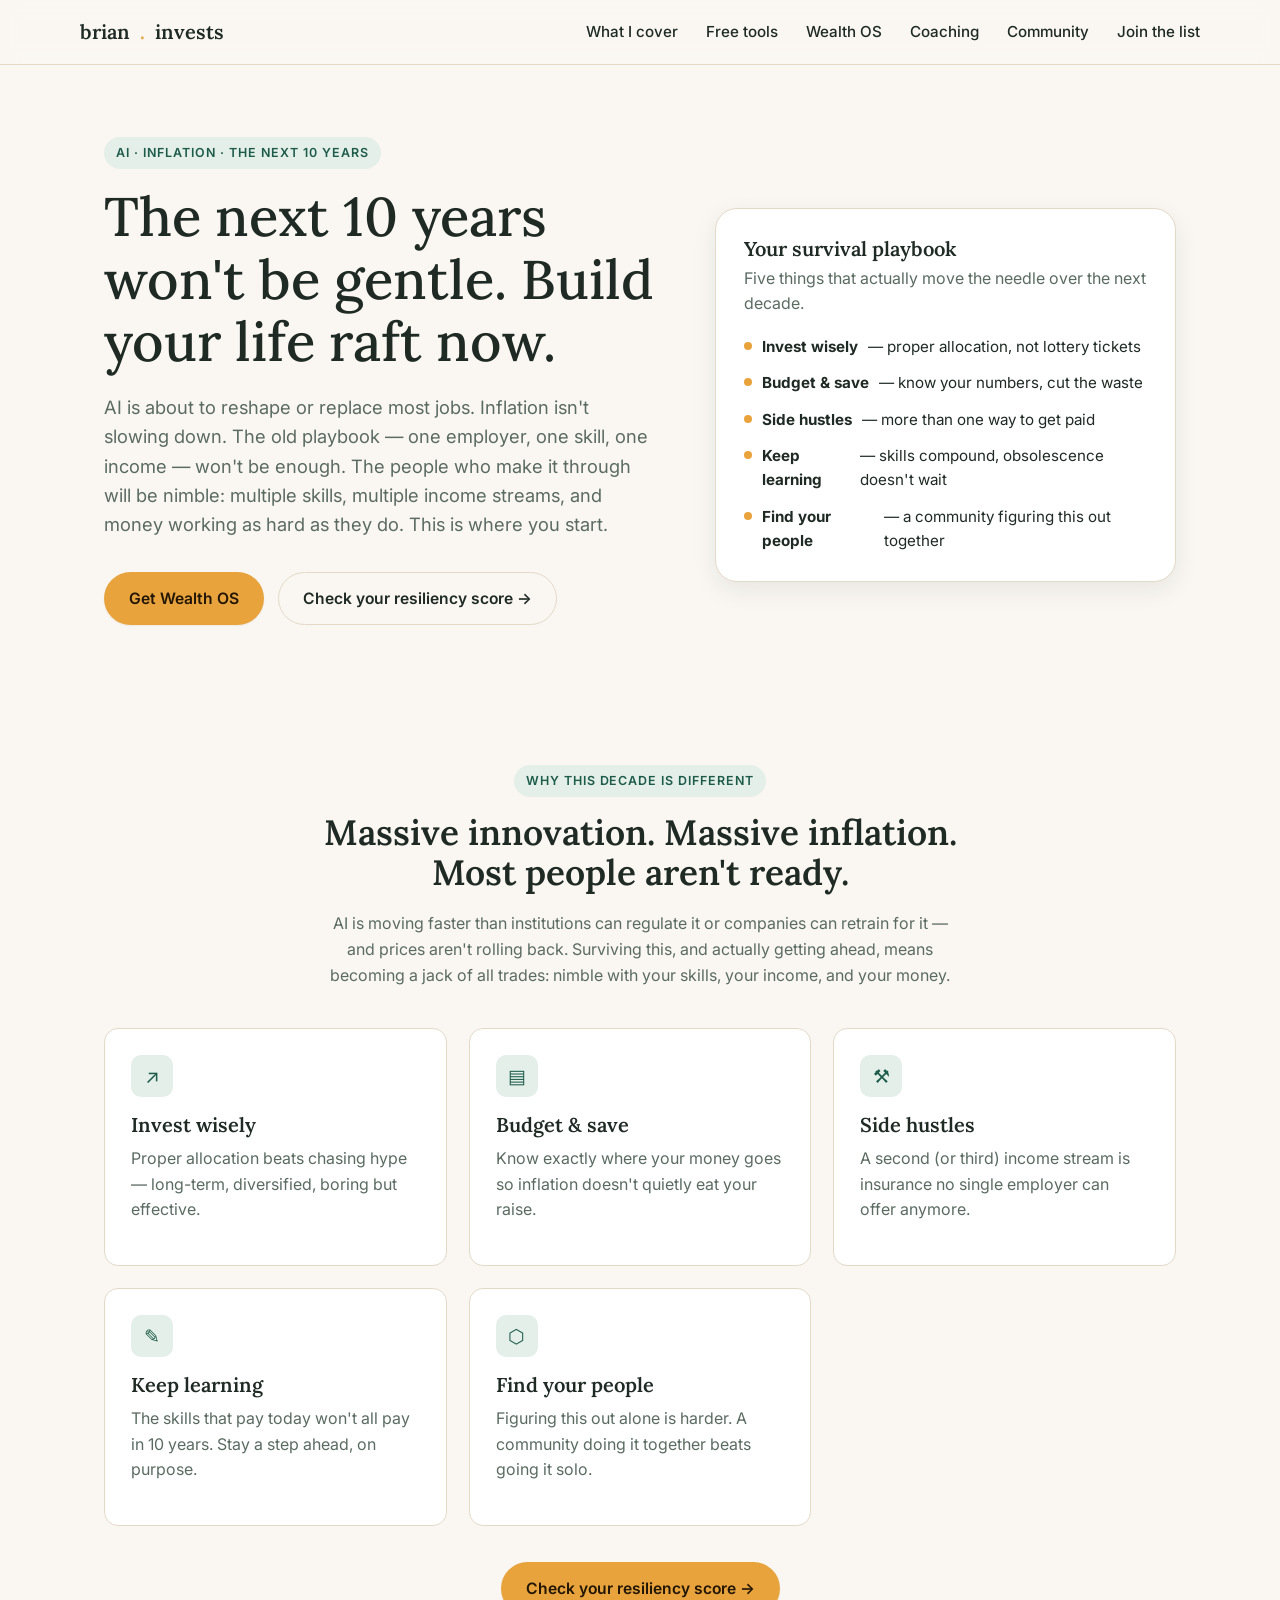
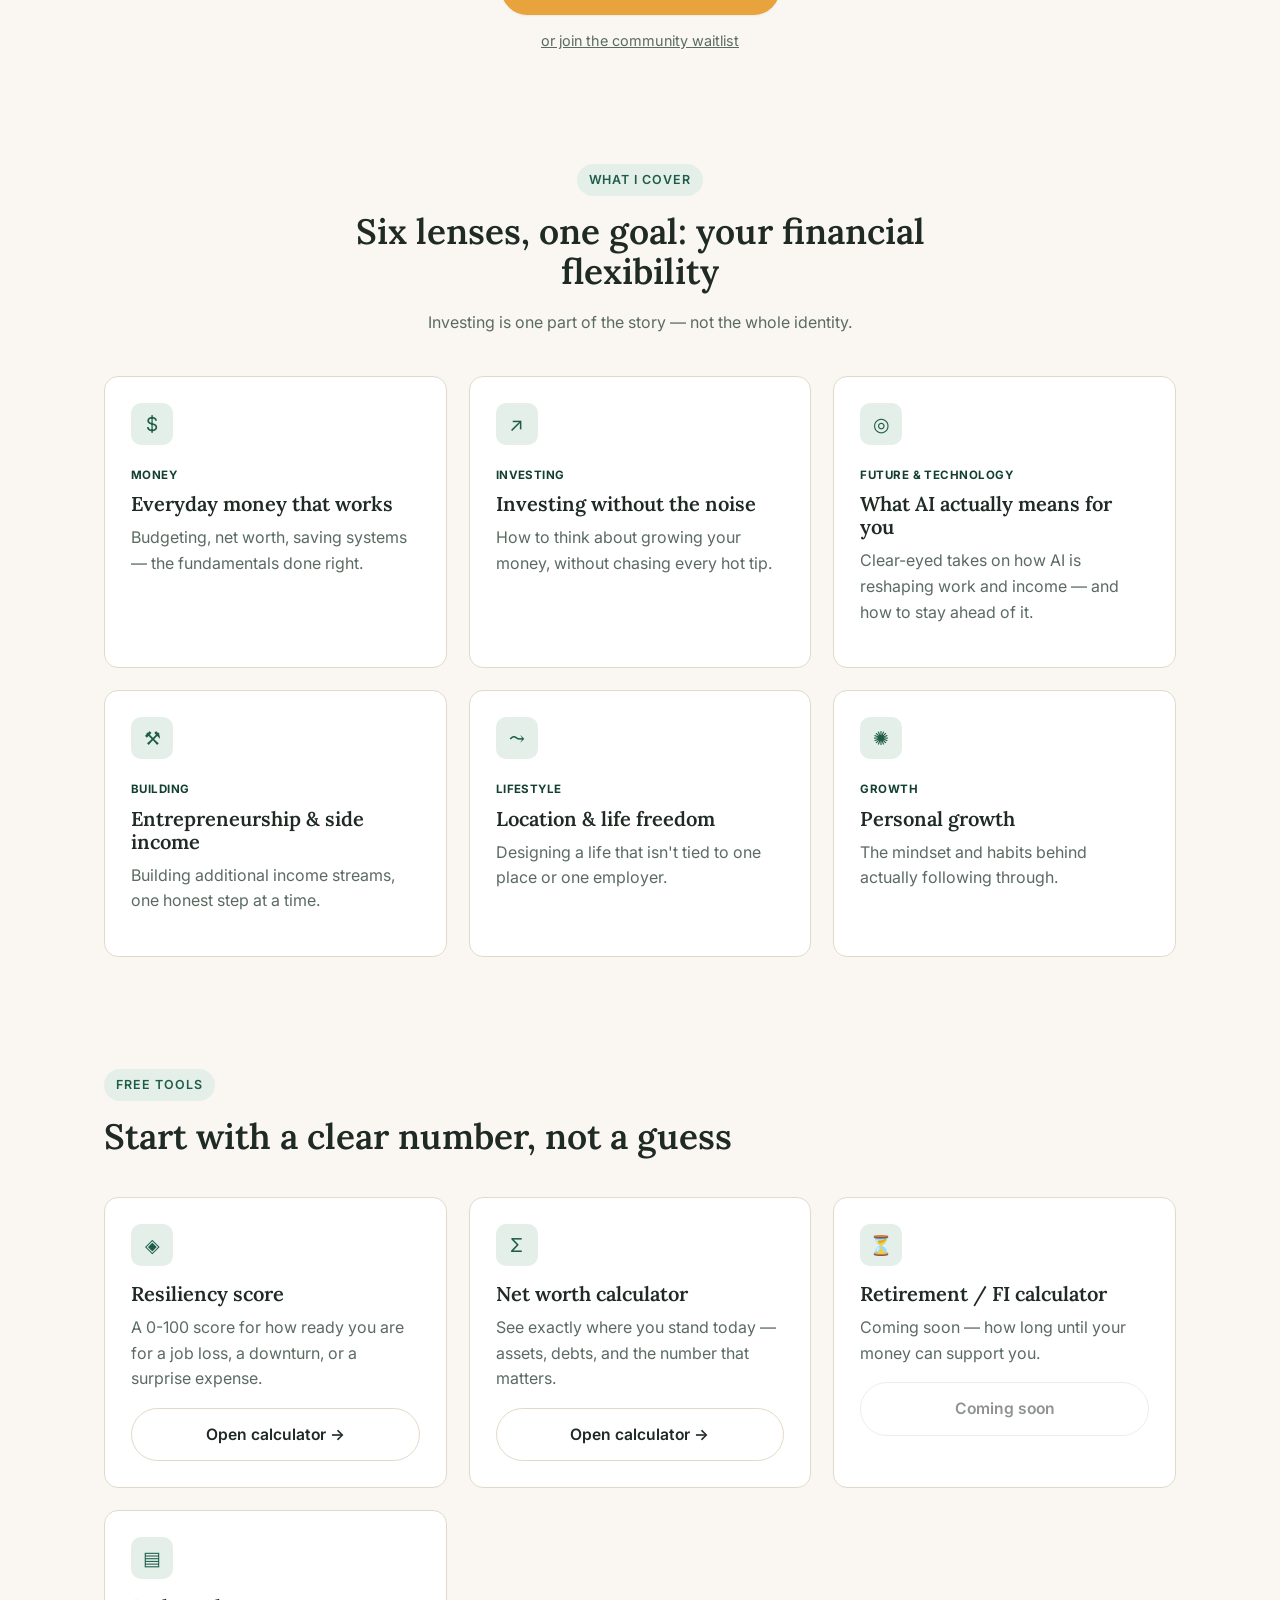
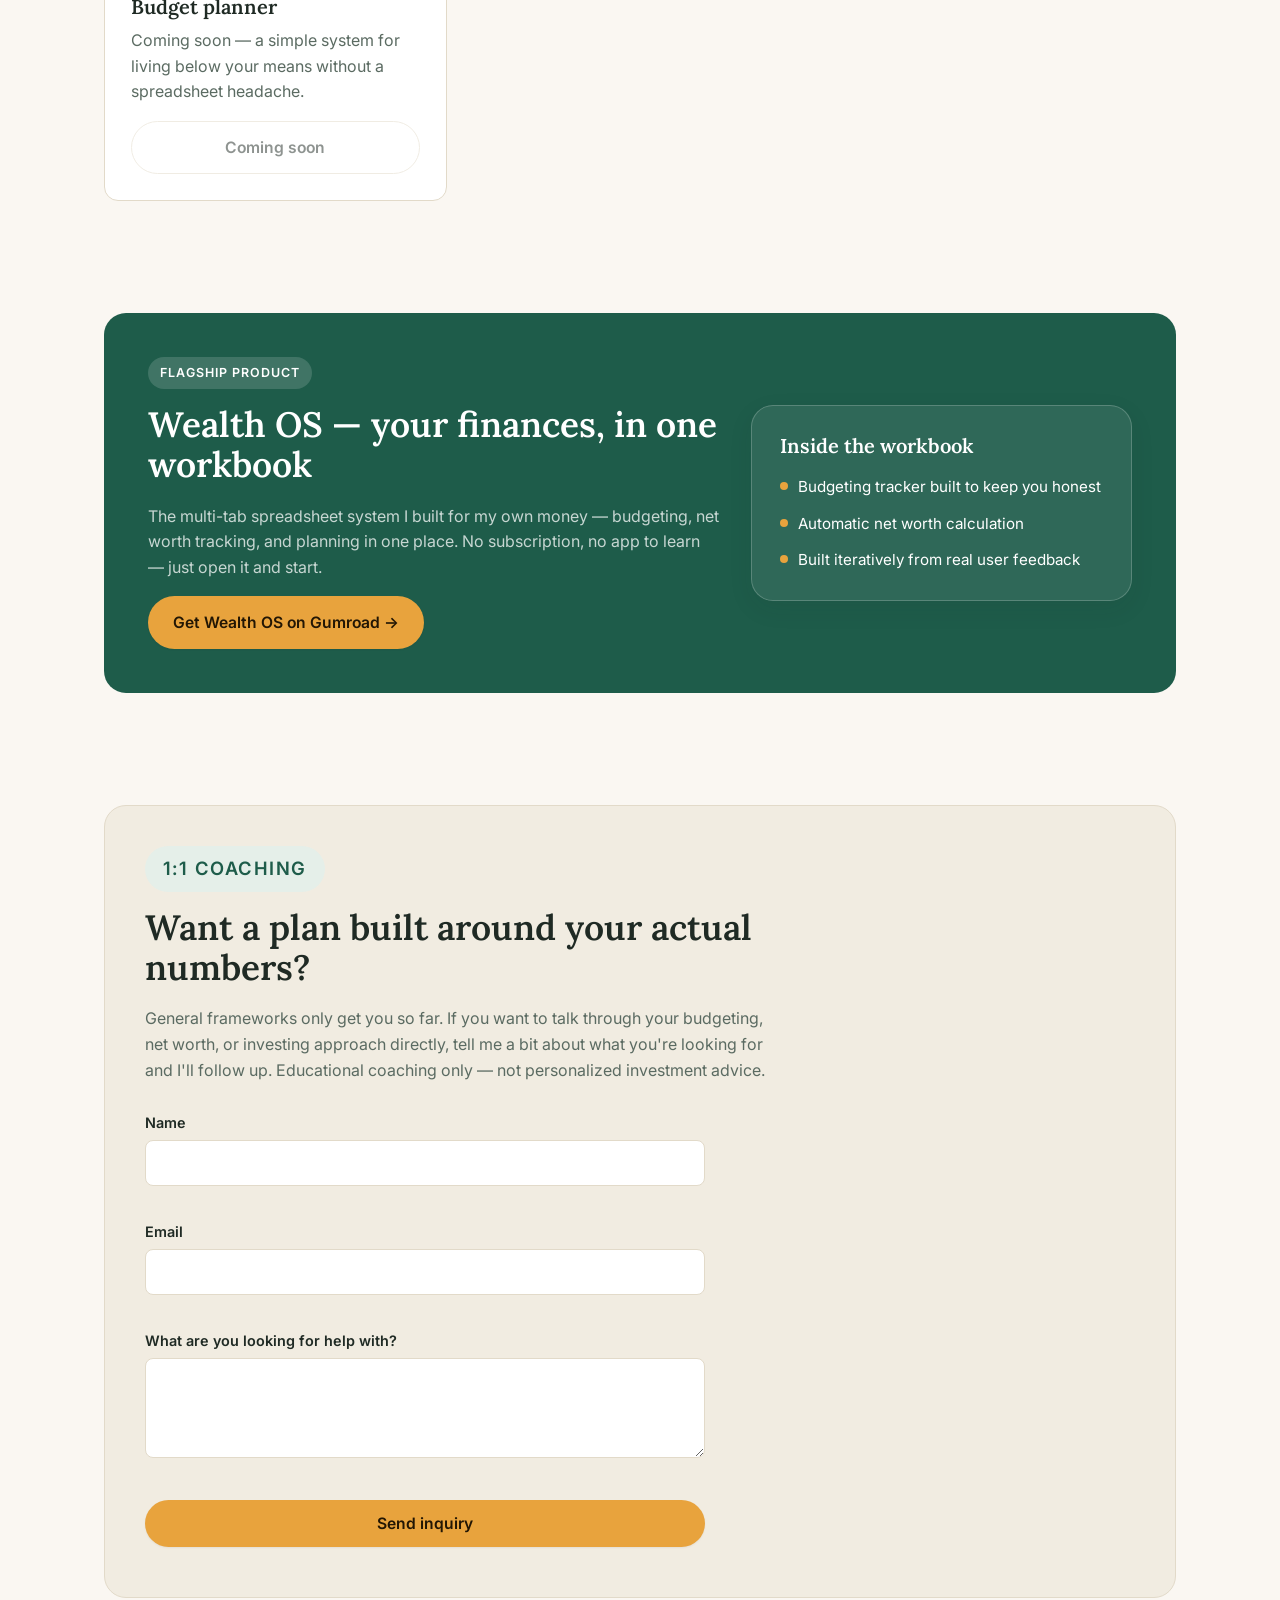
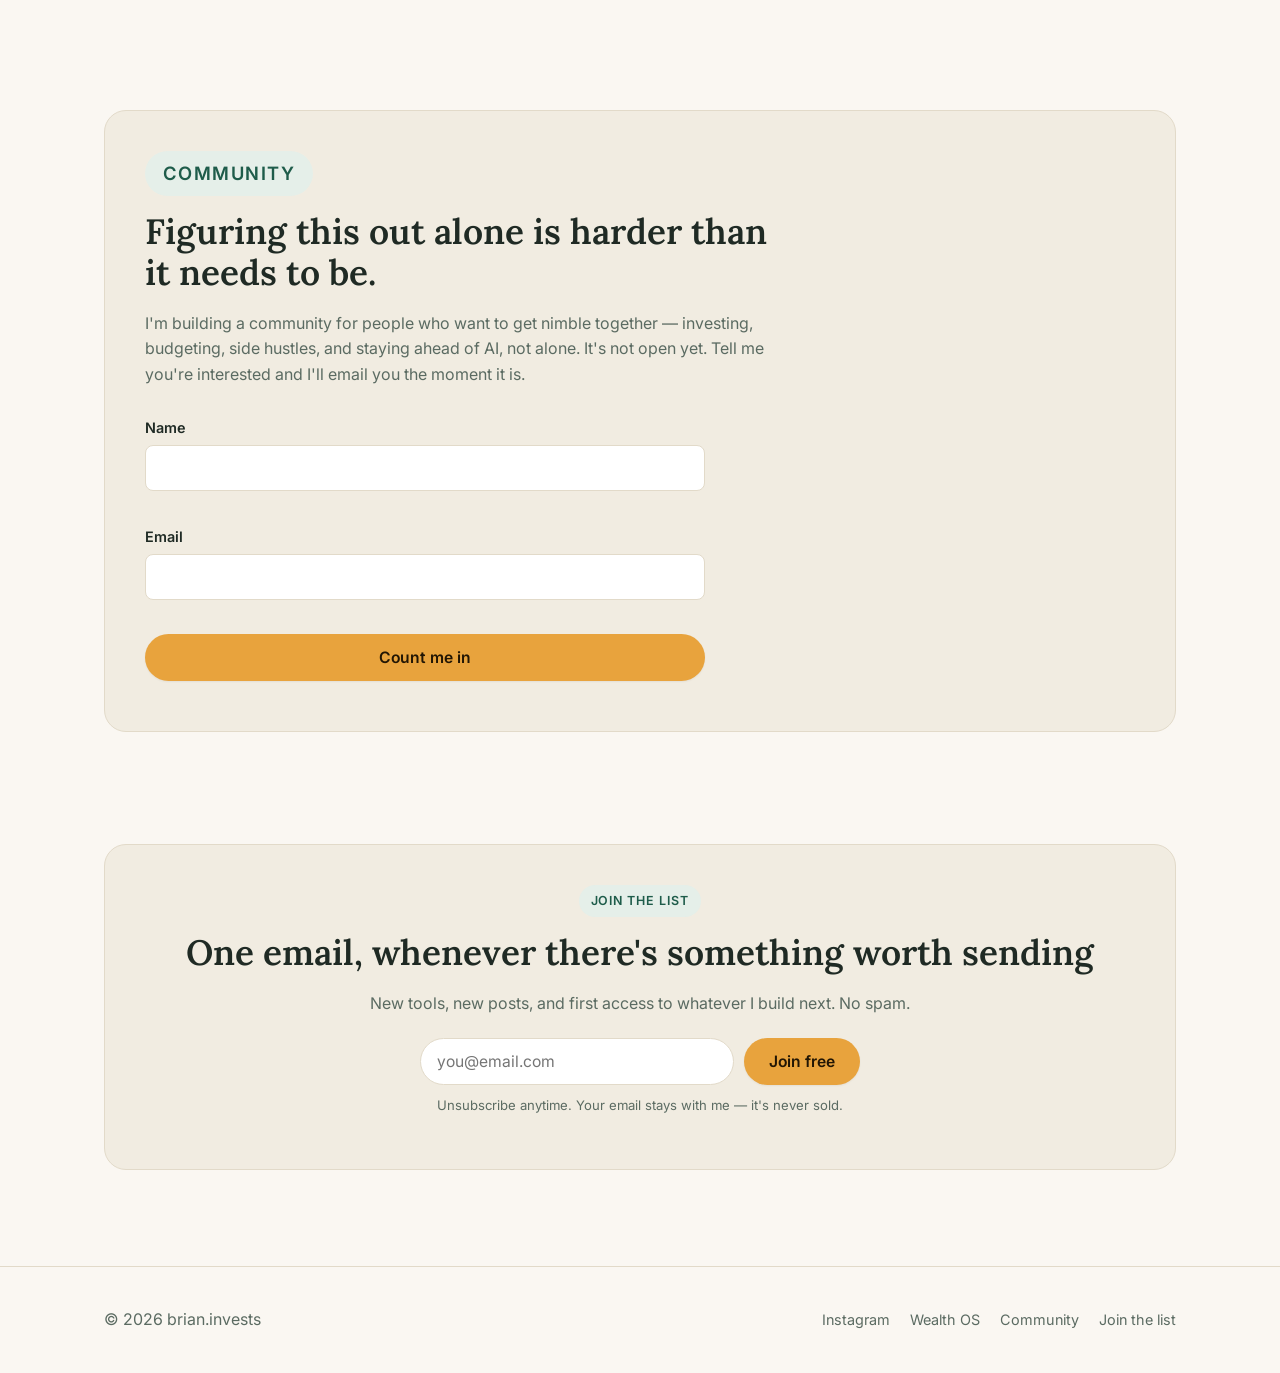
==== commit fae6fb69: "Rework messaging around urgency: AI disruption, inflation, community Rewrites the hero around the ne" ====
--- a/index.html
+++ b/index.html
@@ -3,8 +3,8 @@
 <head>
   <meta charset="UTF-8" />
   <meta name="viewport" content="width=device-width, initial-scale=1.0" />
-  <title>Brian.invests — Build financial resilience for what's next</title>
-  <meta name="description" content="Practical money knowledge, honest takes on AI and the future of work, and simple tools to help you build financial resilience — without the fear-mongering or the stock-picking hype." />
+  <title>Brian.invests — Your life raft for the next 10 years</title>
+  <meta name="description" content="AI is coming for most jobs and inflation isn't slowing down. Practical moves — investing wisely, budgeting, side hustles, and continuous learning — plus a community doing it together, so you're ready for the next 10 years." />
   <link rel="preconnect" href="https://fonts.googleapis.com" />
   <link rel="preconnect" href="https://fonts.gstatic.com" crossorigin />
   <link href="https://fonts.googleapis.com/css2?family=Lora:wght@400;500;600;700&family=Inter:wght@400;500;600;700&display=swap" rel="stylesheet" />
@@ -21,6 +21,7 @@
         <li><a href="index.html#tools">Free tools</a></li>
         <li><a href="index.html#wealth-os">Wealth OS</a></li>
         <li><a href="index.html#coaching">Coaching</a></li>
+        <li><a href="index.html#community">Community</a></li>
         <li><a href="index.html#join">Join the list</a></li>
       </ul>
     </div>
@@ -31,28 +32,78 @@
     <section class="hero">
       <div class="container hero-grid">
         <div>
-          <span class="eyebrow">Money · AI · The next decade</span>
-          <h1>Build financial resilience for whatever comes next.</h1>
+          <span class="eyebrow">AI · Inflation · The next 10 years</span>
+          <h1>The next 10 years won't be gentle. Build your life raft now.</h1>
           <p class="hero-lede">
-            The world is changing faster than most financial advice keeps up with. I write and build
-            for people who want to get their money right, understand what AI actually means for their
-            work and income, and prepare for the future without living in fear of it.
+            AI is about to reshape or replace most jobs. Inflation isn't slowing down. The old
+            playbook — one employer, one skill, one income — won't be enough. The people who make it
+            through will be nimble: multiple skills, multiple income streams, and money working as
+            hard as they do. This is where you start.
           </p>
           <div class="hero-actions">
             <a class="btn btn-primary" href="index.html#wealth-os">Get Wealth OS</a>
-            <a class="btn btn-secondary" href="tools/resiliency-score-calculator.html">Try the resiliency score calculator →</a>
+            <a class="btn btn-secondary" href="tools/resiliency-score-calculator.html">Check your resiliency score →</a>
           </div>
         </div>
 
         <div class="hero-card">
-          <h3>What you'll find here</h3>
-          <p class="muted">No fluff. No doom-scrolling. Just useful stuff.</p>
+          <h3>Your survival playbook</h3>
+          <p class="muted">Five things that actually move the needle over the next decade.</p>
           <ul>
-            <li>Straight talk on money, investing, and building wealth — explained simply</li>
-            <li>Honest coverage of AI and the future of work, and what to actually do about it</li>
-            <li>Free calculators and templates you can use today, not just theory</li>
-            <li>Digital products built from real questions the community asks</li>
+            <li><strong>Invest wisely</strong> — proper allocation, not lottery tickets</li>
+            <li><strong>Budget &amp; save</strong> — know your numbers, cut the waste</li>
+            <li><strong>Side hustles</strong> — more than one way to get paid</li>
+            <li><strong>Keep learning</strong> — skills compound, obsolescence doesn't wait</li>
+            <li><strong>Find your people</strong> — a community figuring this out together</li>
           </ul>
+        </div>
+      </div>
+    </section>
+
+    <!-- ============ WHY NOW ============ -->
+    <section id="why-now">
+      <div class="container">
+        <div class="section-head">
+          <span class="eyebrow">Why this decade is different</span>
+          <h2>Massive innovation. Massive inflation. Most people aren't ready.</h2>
+          <p class="muted">
+            AI is moving faster than institutions can regulate it or companies can retrain for it —
+            and prices aren't rolling back. Surviving this, and actually getting ahead, means
+            becoming a jack of all trades: nimble with your skills, your income, and your money.
+          </p>
+        </div>
+
+        <div class="grid-3">
+          <article class="card">
+            <div class="icon">↗</div>
+            <h3>Invest wisely</h3>
+            <p class="muted">Proper allocation beats chasing hype — long-term, diversified, boring but effective.</p>
+          </article>
+          <article class="card">
+            <div class="icon">▤</div>
+            <h3>Budget &amp; save</h3>
+            <p class="muted">Know exactly where your money goes so inflation doesn't quietly eat your raise.</p>
+          </article>
+          <article class="card">
+            <div class="icon">⚒</div>
+            <h3>Side hustles</h3>
+            <p class="muted">A second (or third) income stream is insurance no single employer can offer anymore.</p>
+          </article>
+          <article class="card">
+            <div class="icon">✎</div>
+            <h3>Keep learning</h3>
+            <p class="muted">The skills that pay today won't all pay in 10 years. Stay a step ahead, on purpose.</p>
+          </article>
+          <article class="card">
+            <div class="icon">⬡</div>
+            <h3>Find your people</h3>
+            <p class="muted">Figuring this out alone is harder. A community doing it together beats going it solo.</p>
+          </article>
+        </div>
+
+        <div class="section-foot">
+          <a class="btn btn-primary" href="tools/resiliency-score-calculator.html">Check your resiliency score →</a>
+          <a class="section-foot-alt" href="index.html#community">or join the community waitlist</a>
         </div>
       </div>
     </section>
@@ -207,6 +258,37 @@
       </div>
     </section>
 
+    <!-- ============ COMMUNITY ============ -->
+    <section id="community">
+      <div class="container">
+        <div class="consult">
+          <div class="section-head left">
+            <span class="eyebrow eyebrow-lg">Community</span>
+            <h2>Figuring this out alone is harder than it needs to be.</h2>
+            <p class="muted">
+              I'm building a community for people who want to get nimble together — investing,
+              budgeting, side hustles, and staying ahead of AI, not alone. It's not open yet. Tell me
+              you're interested and I'll email you the moment it is.
+            </p>
+          </div>
+          <form class="inquiry-form" data-capture-form data-success-message="You're on the list — I'll email you the moment the community opens.">
+            <input type="hidden" name="_subject" value="New community interest — brian.invests" />
+            <input type="hidden" name="form_type" value="community_interest" />
+            <div class="field-group">
+              <label for="community-name">Name</label>
+              <input type="text" id="community-name" name="name" required />
+            </div>
+            <div class="field-group">
+              <label for="community-email">Email</label>
+              <input type="email" id="community-email" name="email" required aria-label="Email address" />
+            </div>
+            <button class="btn btn-primary btn-block" type="submit">Count me in</button>
+          </form>
+          <div class="form-success"></div>
+        </div>
+      </div>
+    </section>
+
     <!-- ============ EMAIL CAPTURE ============ -->
     <section id="join">
       <div class="container">
@@ -231,6 +313,7 @@
       <ul class="footer-links">
         <li><a href="https://instagram.com/brian.invests" target="_blank" rel="noopener">Instagram</a></li>
         <li><a href="index.html#wealth-os">Wealth OS</a></li>
+        <li><a href="index.html#community">Community</a></li>
         <li><a href="index.html#join">Join the list</a></li>
       </ul>
     </div>
--- a/assets/css/styles.css
+++ b/assets/css/styles.css
@@ -247,6 +247,16 @@
 .section-head { max-width: 640px; margin: 0 auto 40px; text-align: center; }
 .section-head.left { margin-left: 0; text-align: left; }
 
+.section-foot { text-align: center; margin-top: 36px; }
+.section-foot-alt {
+  display: block;
+  margin-top: 14px;
+  font-size: 0.9rem;
+  color: var(--text-muted);
+  text-decoration: underline;
+}
+.section-foot-alt:hover { color: var(--primary-dark); }
+
 .grid-3 { display: grid; grid-template-columns: repeat(3, 1fr); gap: 22px; }
 .grid-2 { display: grid; grid-template-columns: repeat(2, 1fr); gap: 22px; }
 @media (max-width: 860px) {
@@ -416,6 +426,31 @@
 .consult .section-head { margin-bottom: 28px; }
 .eyebrow-lg { font-size: 1.15rem; padding: 8px 18px; }
 
+/* ---------- Recommendation panel (resiliency calculator) ---------- */
+.recommend {
+  margin-top: 18px;
+  padding-top: 18px;
+  border-top: 1px solid rgba(255,255,255,0.2);
+}
+.recommend-label {
+  font-size: 0.78rem;
+  font-weight: 700;
+  letter-spacing: 0.06em;
+  text-transform: uppercase;
+  color: rgba(255,255,255,0.75);
+  margin-bottom: 8px;
+}
+.recommend-text { font-size: 0.9rem; margin-bottom: 14px; }
+.recommend-alt {
+  display: block;
+  text-align: center;
+  margin-top: 10px;
+  font-size: 0.85rem;
+  color: #fff;
+  text-decoration: underline;
+}
+.recommend-alt:hover { color: rgba(255,255,255,0.8); }
+
 /* ---------- Inquiry form (coaching) ---------- */
 .inquiry-form { max-width: 560px; margin: 0 0 10px; text-align: left; display: grid; gap: 16px; }
 .consult .form-success { margin: 0; max-width: 560px; }
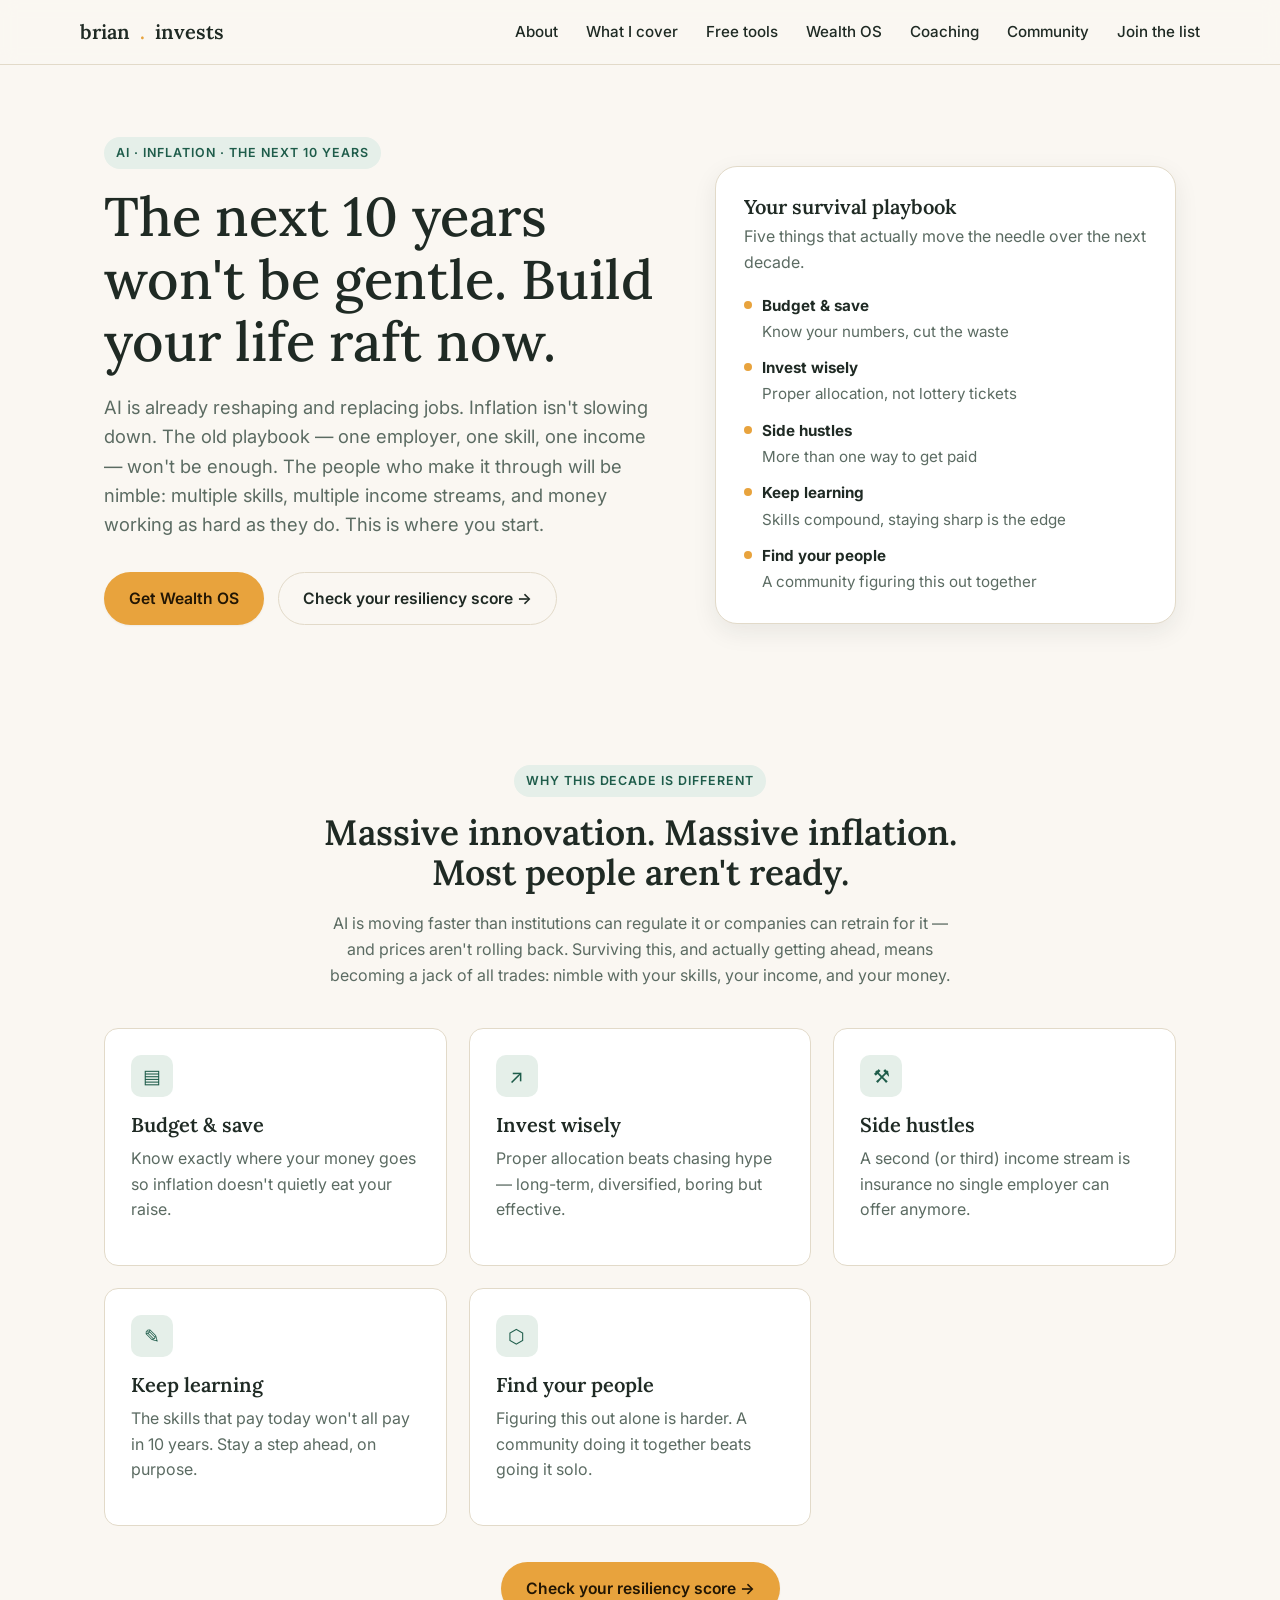
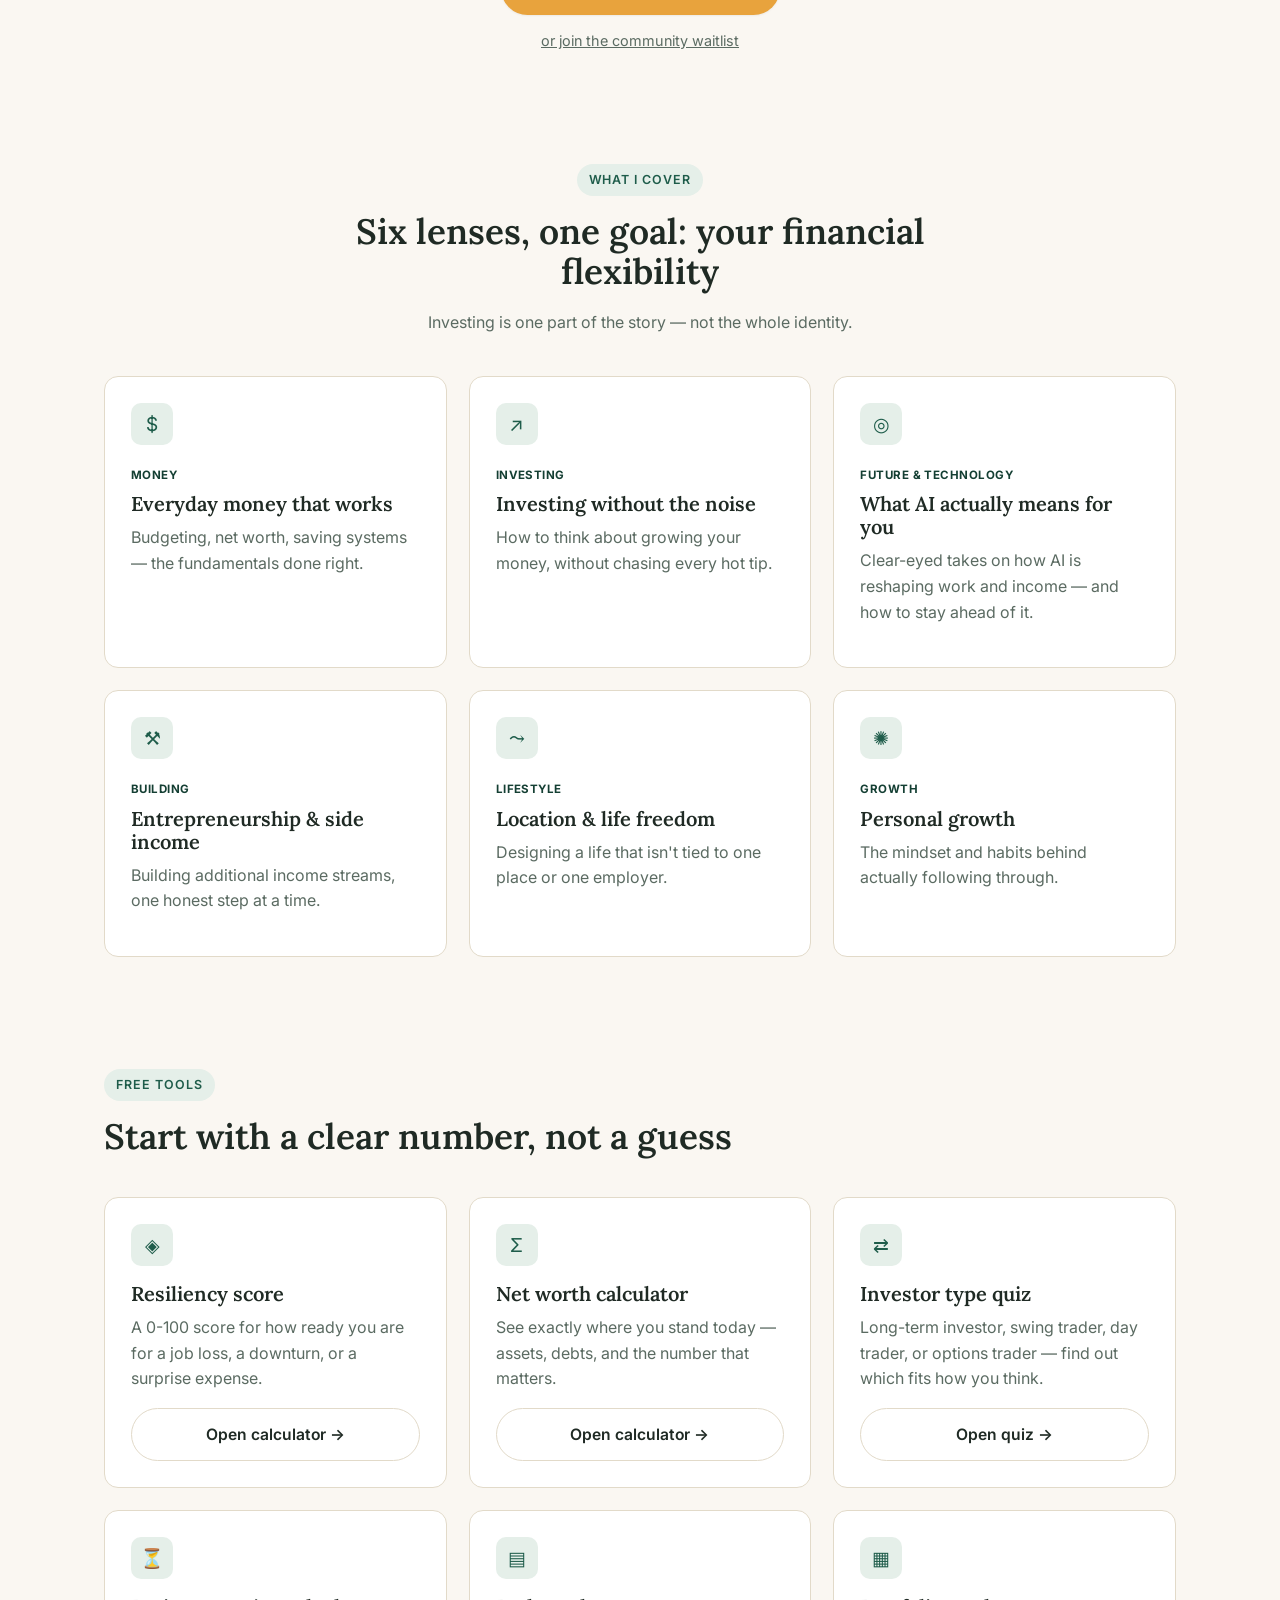
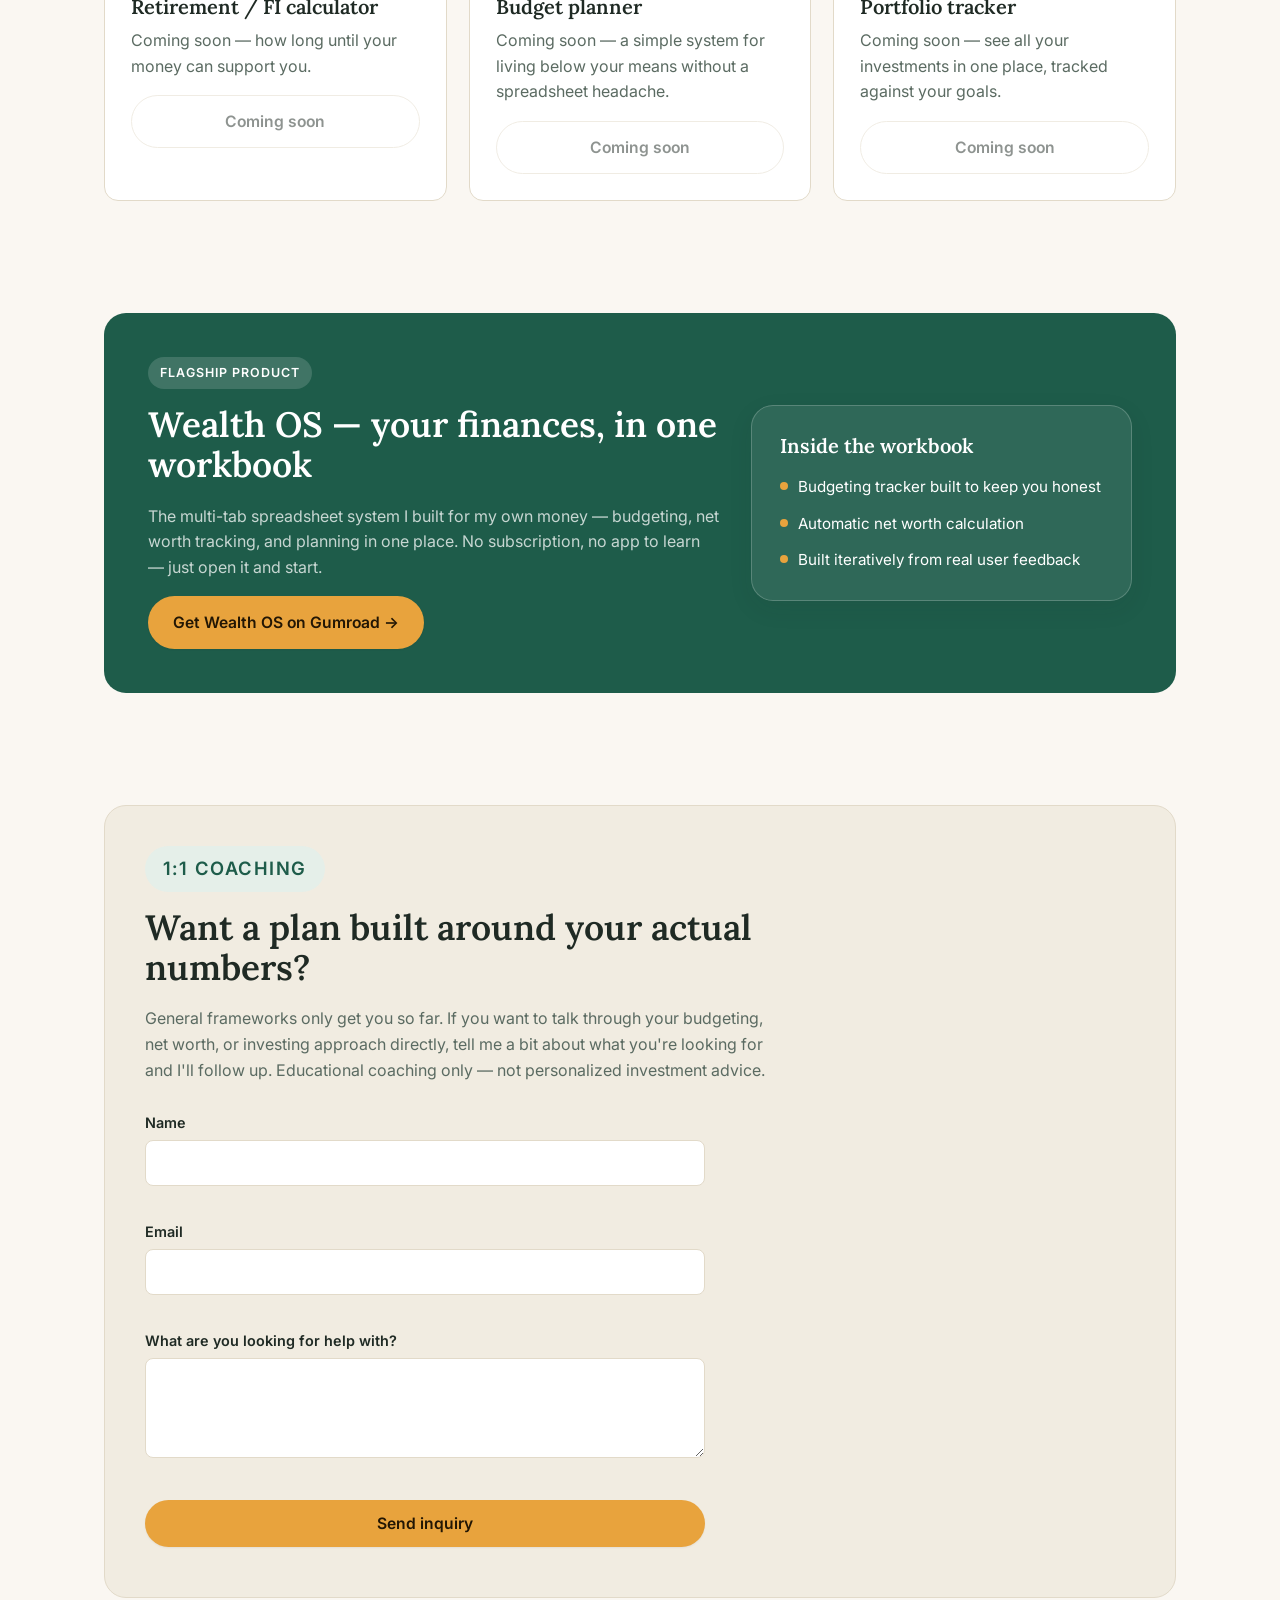
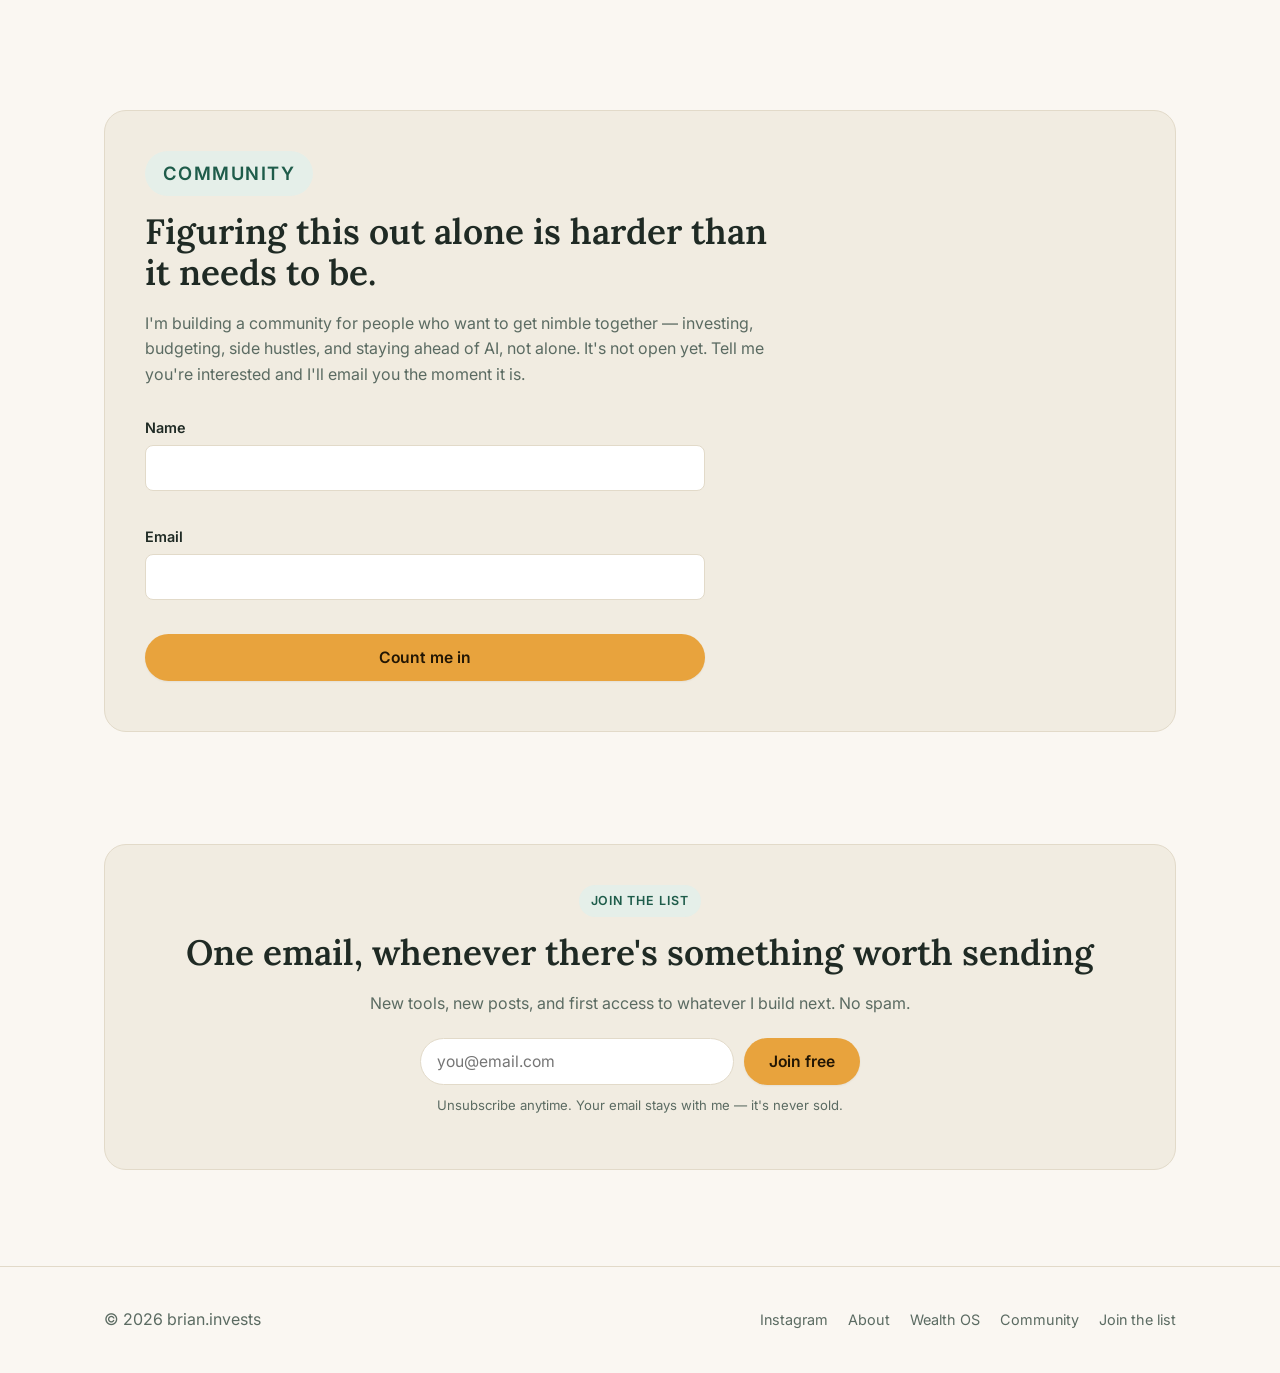
==== commit 7327d736: "Add investor type quiz, About page, and Portfolio tracker card New investor/trader type quiz (tools/" ====
--- a/index.html
+++ b/index.html
@@ -17,6 +17,7 @@
       <a class="brand" href="index.html">brian<span class="dot">.</span>invests</a>
       <button class="nav-toggle" aria-label="Toggle menu" aria-expanded="false">☰</button>
       <ul class="nav-links">
+        <li><a href="about.html">About</a></li>
         <li><a href="index.html#pillars">What I cover</a></li>
         <li><a href="index.html#tools">Free tools</a></li>
         <li><a href="index.html#wealth-os">Wealth OS</a></li>
@@ -35,7 +36,7 @@
           <span class="eyebrow">AI · Inflation · The next 10 years</span>
           <h1>The next 10 years won't be gentle. Build your life raft now.</h1>
           <p class="hero-lede">
-            AI is about to reshape or replace most jobs. Inflation isn't slowing down. The old
+            AI is already reshaping and replacing jobs. Inflation isn't slowing down. The old
             playbook — one employer, one skill, one income — won't be enough. The people who make it
             through will be nimble: multiple skills, multiple income streams, and money working as
             hard as they do. This is where you start.
@@ -50,11 +51,11 @@
           <h3>Your survival playbook</h3>
           <p class="muted">Five things that actually move the needle over the next decade.</p>
           <ul>
-            <li><strong>Invest wisely</strong> — proper allocation, not lottery tickets</li>
-            <li><strong>Budget &amp; save</strong> — know your numbers, cut the waste</li>
-            <li><strong>Side hustles</strong> — more than one way to get paid</li>
-            <li><strong>Keep learning</strong> — skills compound, obsolescence doesn't wait</li>
-            <li><strong>Find your people</strong> — a community figuring this out together</li>
+            <li><div class="playbook-item"><strong>Budget &amp; save</strong><span>Know your numbers, cut the waste</span></div></li>
+            <li><div class="playbook-item"><strong>Invest wisely</strong><span>Proper allocation, not lottery tickets</span></div></li>
+            <li><div class="playbook-item"><strong>Side hustles</strong><span>More than one way to get paid</span></div></li>
+            <li><div class="playbook-item"><strong>Keep learning</strong><span>Skills compound, staying sharp is the edge</span></div></li>
+            <li><div class="playbook-item"><strong>Find your people</strong><span>A community figuring this out together</span></div></li>
           </ul>
         </div>
       </div>
@@ -75,14 +76,14 @@
 
         <div class="grid-3">
           <article class="card">
+            <div class="icon">▤</div>
+            <h3>Budget &amp; save</h3>
+            <p class="muted">Know exactly where your money goes so inflation doesn't quietly eat your raise.</p>
+          </article>
+          <article class="card">
             <div class="icon">↗</div>
             <h3>Invest wisely</h3>
             <p class="muted">Proper allocation beats chasing hype — long-term, diversified, boring but effective.</p>
-          </article>
-          <article class="card">
-            <div class="icon">▤</div>
-            <h3>Budget &amp; save</h3>
-            <p class="muted">Know exactly where your money goes so inflation doesn't quietly eat your raise.</p>
           </article>
           <article class="card">
             <div class="icon">⚒</div>
@@ -180,6 +181,12 @@
             <a class="btn btn-secondary btn-block" href="tools/net-worth-calculator.html">Open calculator →</a>
           </article>
           <article class="card">
+            <div class="icon">⇄</div>
+            <h3>Investor type quiz</h3>
+            <p class="muted">Long-term investor, swing trader, day trader, or options trader — find out which fits how you think.</p>
+            <a class="btn btn-secondary btn-block" href="tools/investor-type-quiz.html">Open quiz →</a>
+          </article>
+          <article class="card">
             <div class="icon">⏳</div>
             <h3>Retirement / FI calculator</h3>
             <p class="muted">Coming soon — how long until your money can support you.</p>
@@ -189,6 +196,12 @@
             <div class="icon">▤</div>
             <h3>Budget planner</h3>
             <p class="muted">Coming soon — a simple system for living below your means without a spreadsheet headache.</p>
+            <a class="btn btn-secondary btn-block" href="#" aria-disabled="true" style="opacity:.5;pointer-events:none;">Coming soon</a>
+          </article>
+          <article class="card">
+            <div class="icon">▦</div>
+            <h3>Portfolio tracker</h3>
+            <p class="muted">Coming soon — see all your investments in one place, tracked against your goals.</p>
             <a class="btn btn-secondary btn-block" href="#" aria-disabled="true" style="opacity:.5;pointer-events:none;">Coming soon</a>
           </article>
         </div>
@@ -312,6 +325,7 @@
       <span class="muted">© <span id="year"></span> brian.invests</span>
       <ul class="footer-links">
         <li><a href="https://instagram.com/brian.invests" target="_blank" rel="noopener">Instagram</a></li>
+        <li><a href="about.html">About</a></li>
         <li><a href="index.html#wealth-os">Wealth OS</a></li>
         <li><a href="index.html#community">Community</a></li>
         <li><a href="index.html#join">Join the list</a></li>
--- a/assets/css/styles.css
+++ b/assets/css/styles.css
@@ -241,6 +241,8 @@
   border-radius: 50%;
   background: var(--accent);
 }
+.playbook-item { display: flex; flex-direction: column; gap: 2px; }
+.playbook-item span { color: var(--text-muted); }
 
 /* ---------- Sections ---------- */
 section { padding: 56px 0; }
